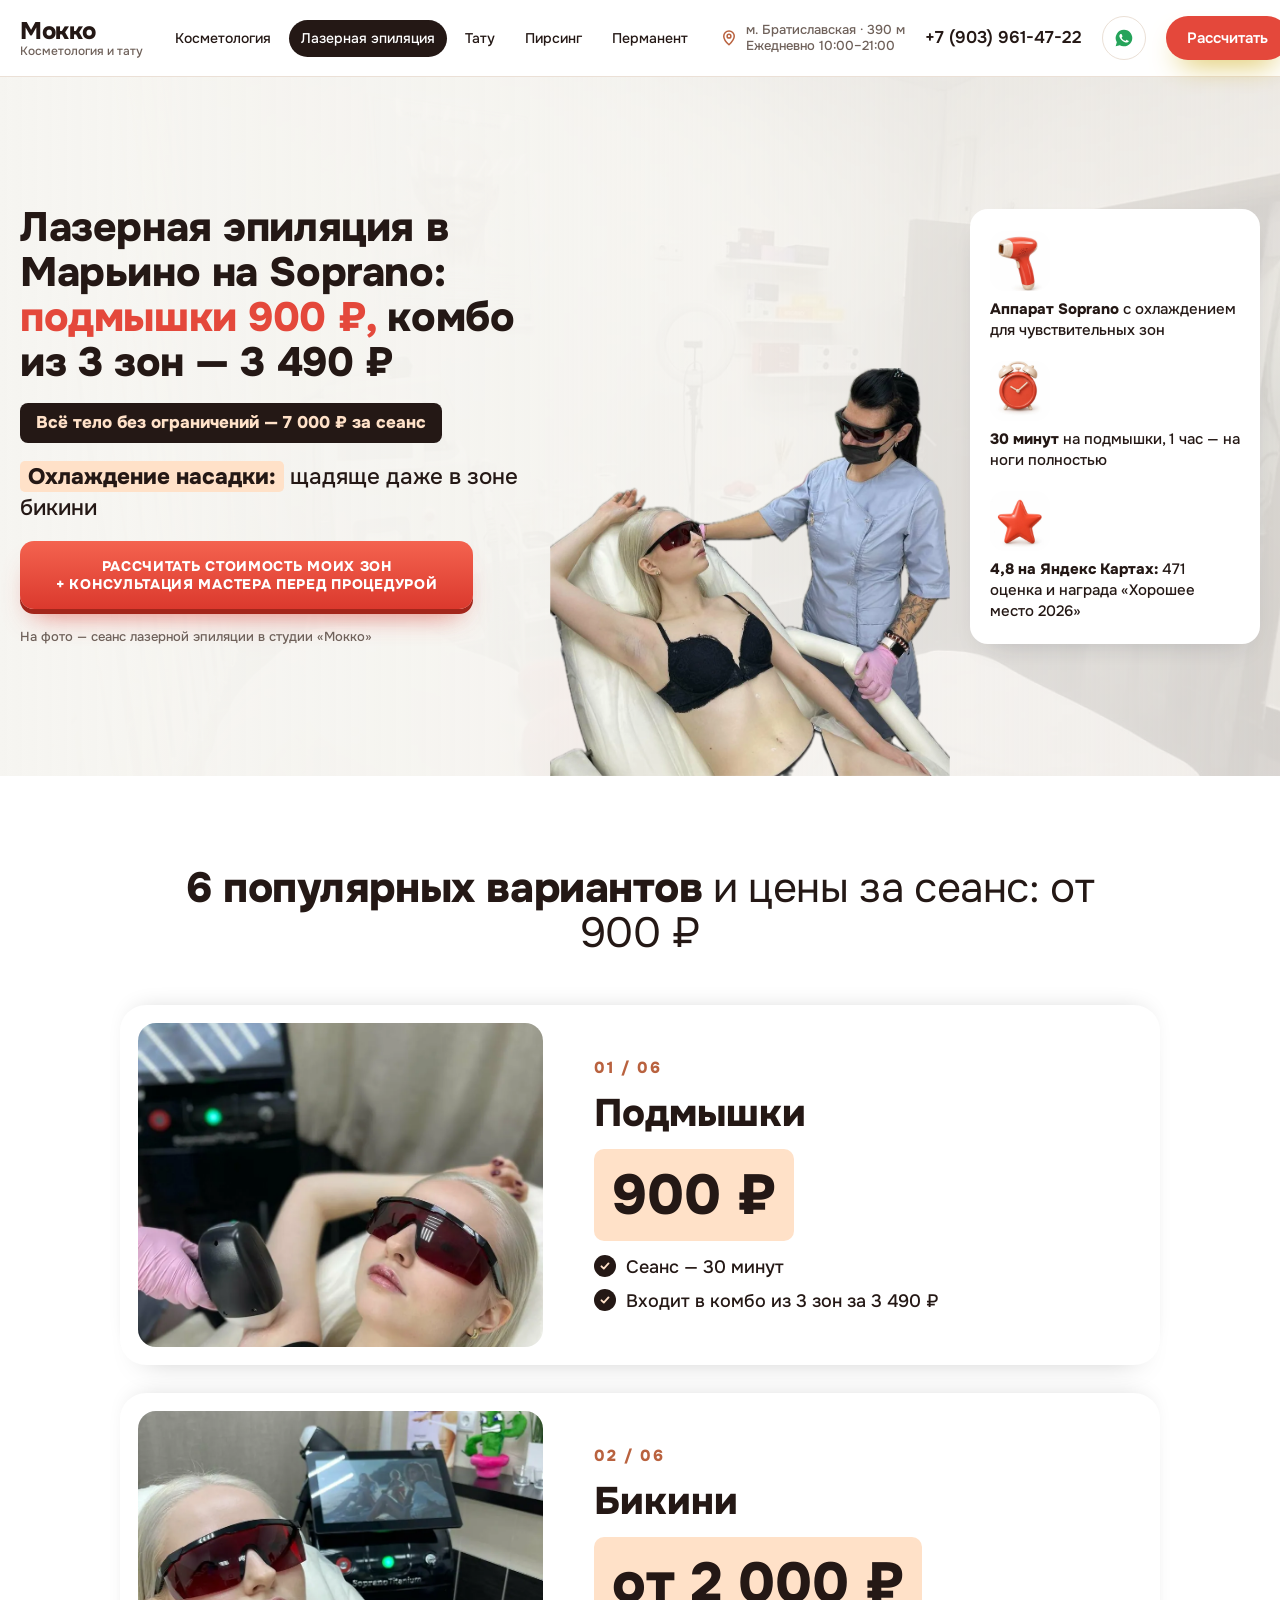
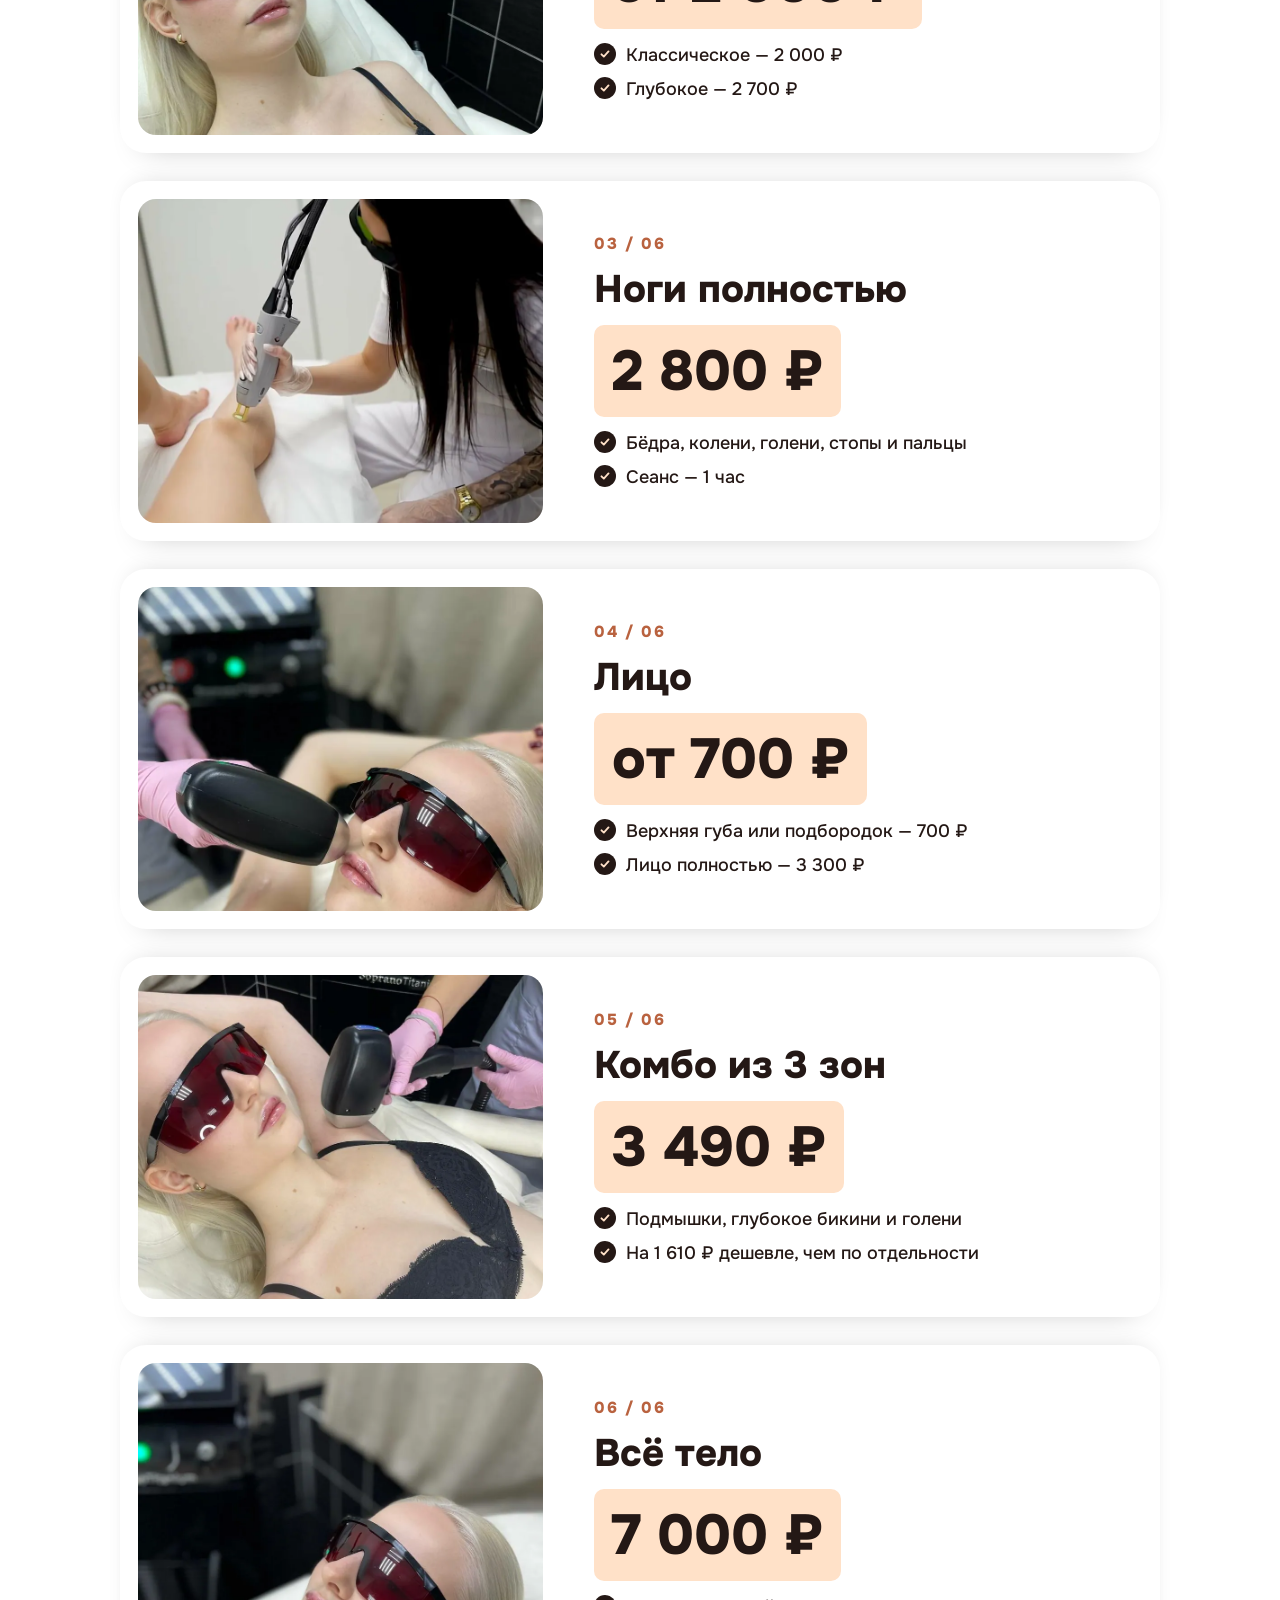
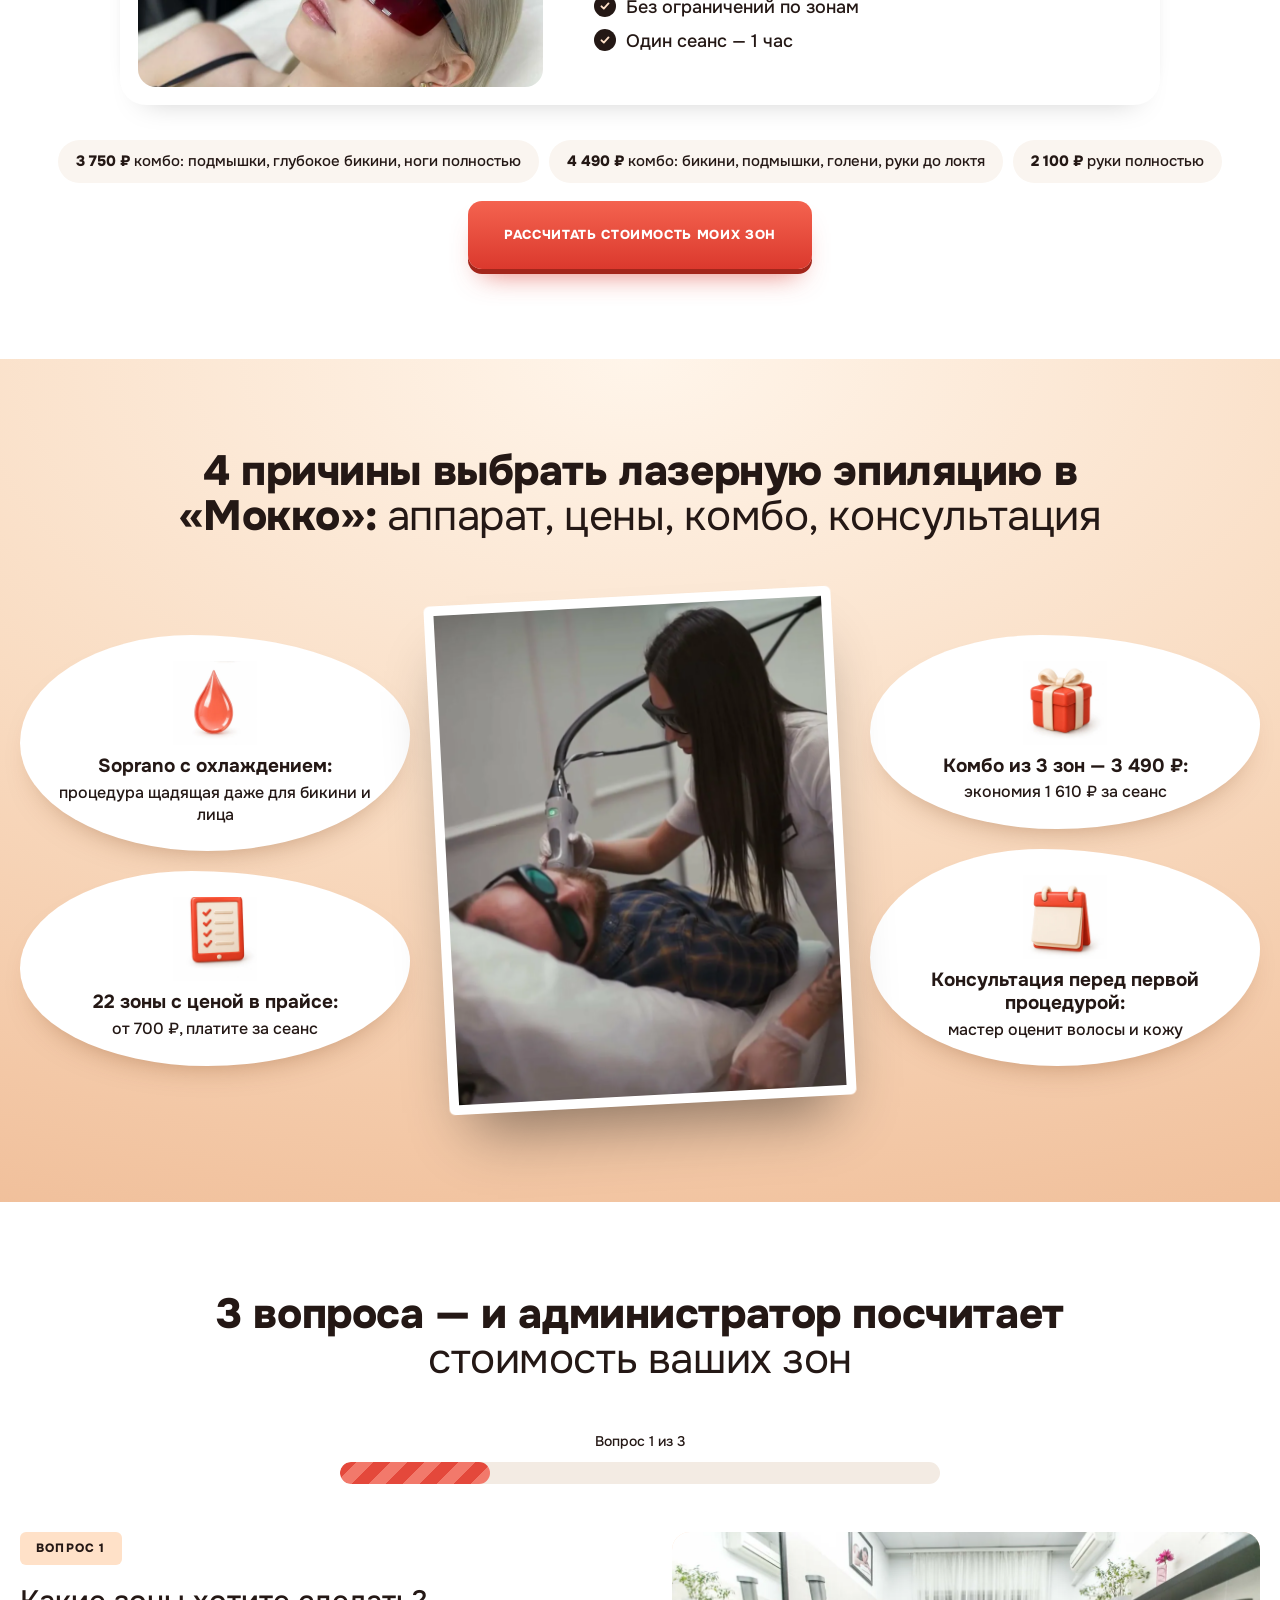
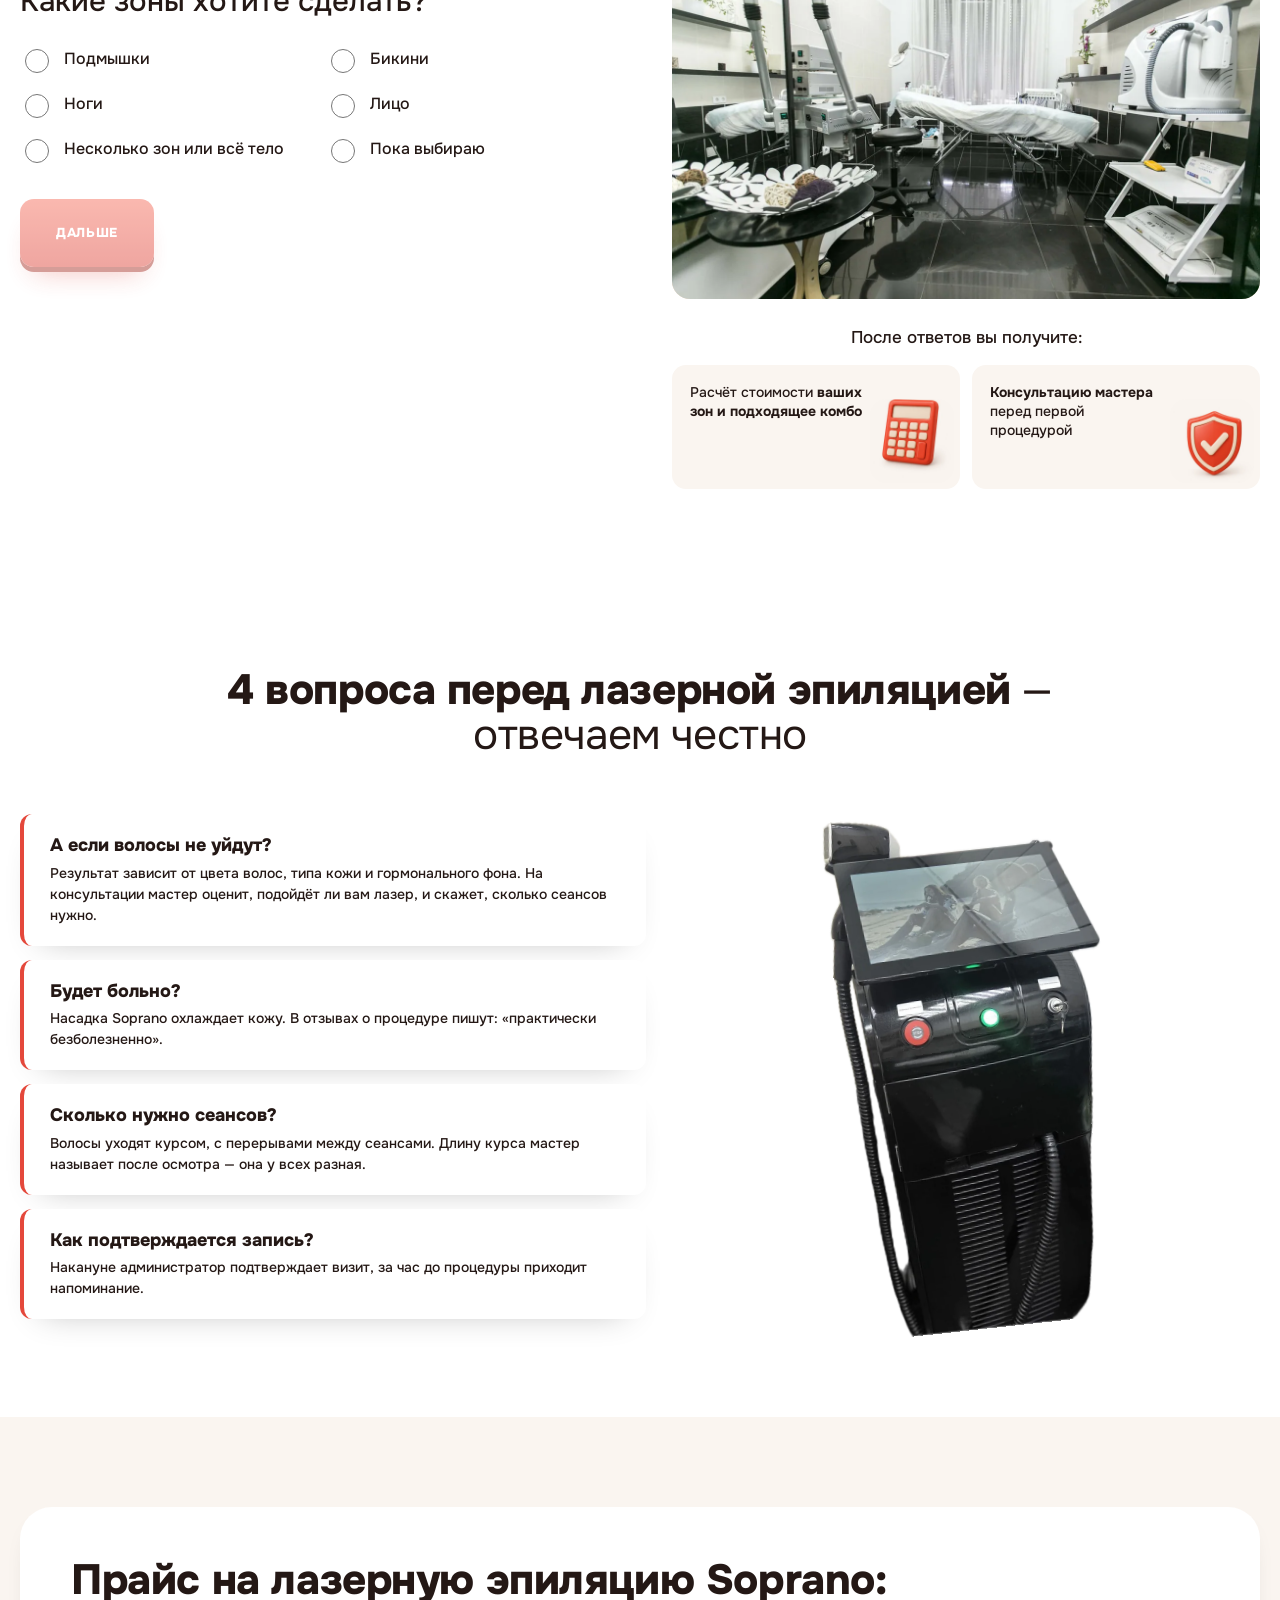
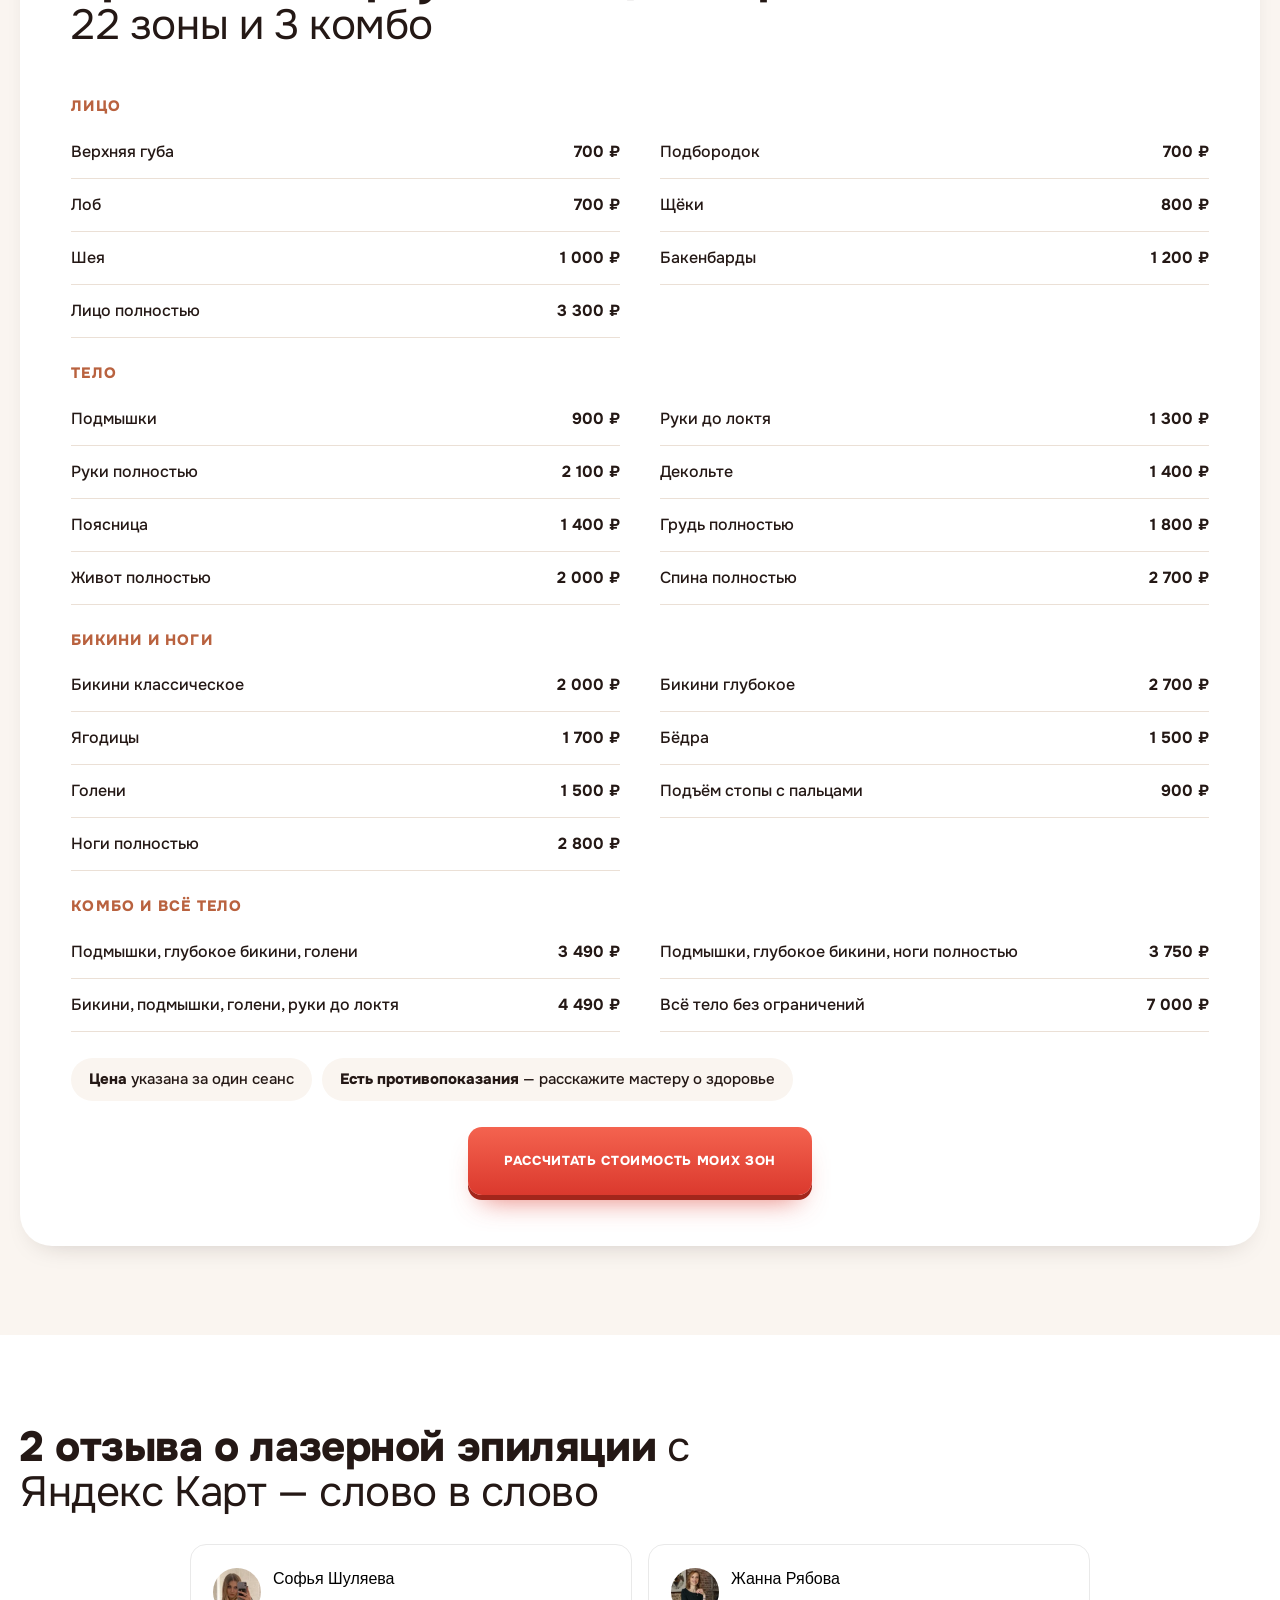
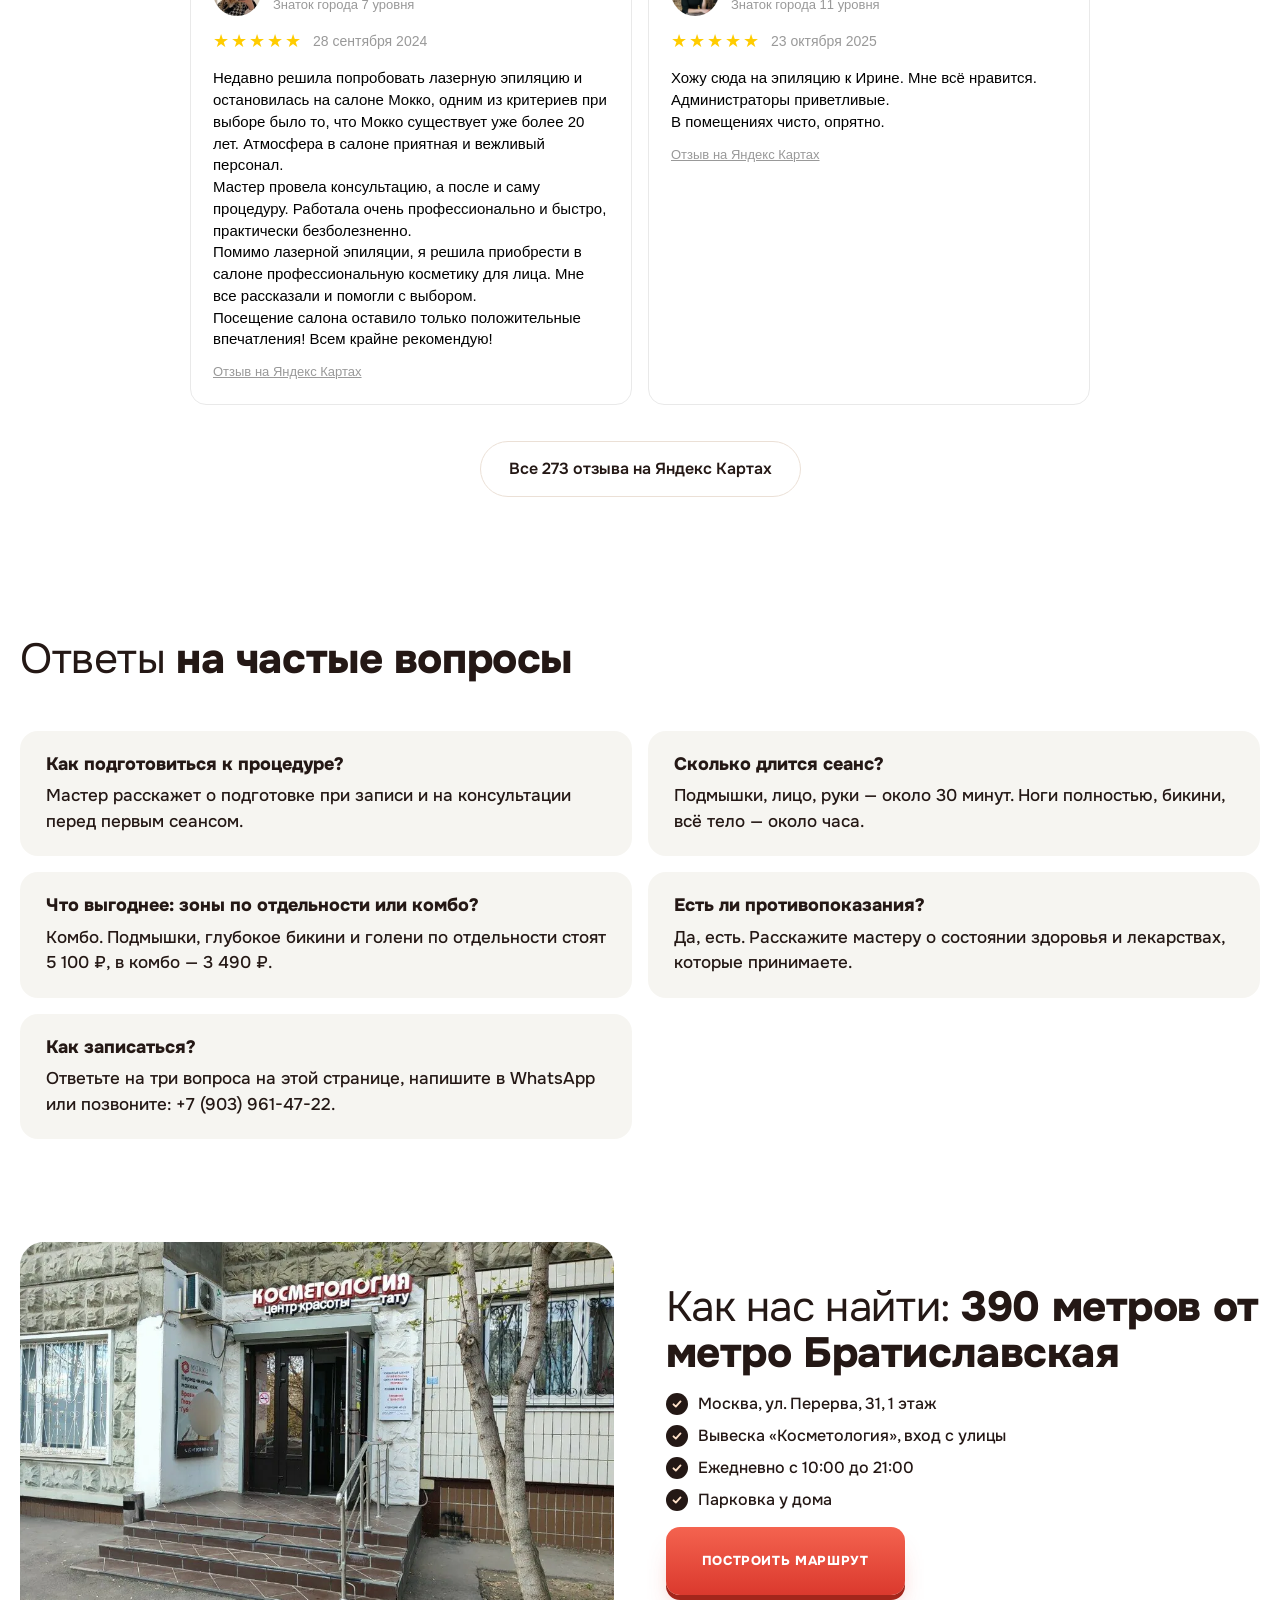
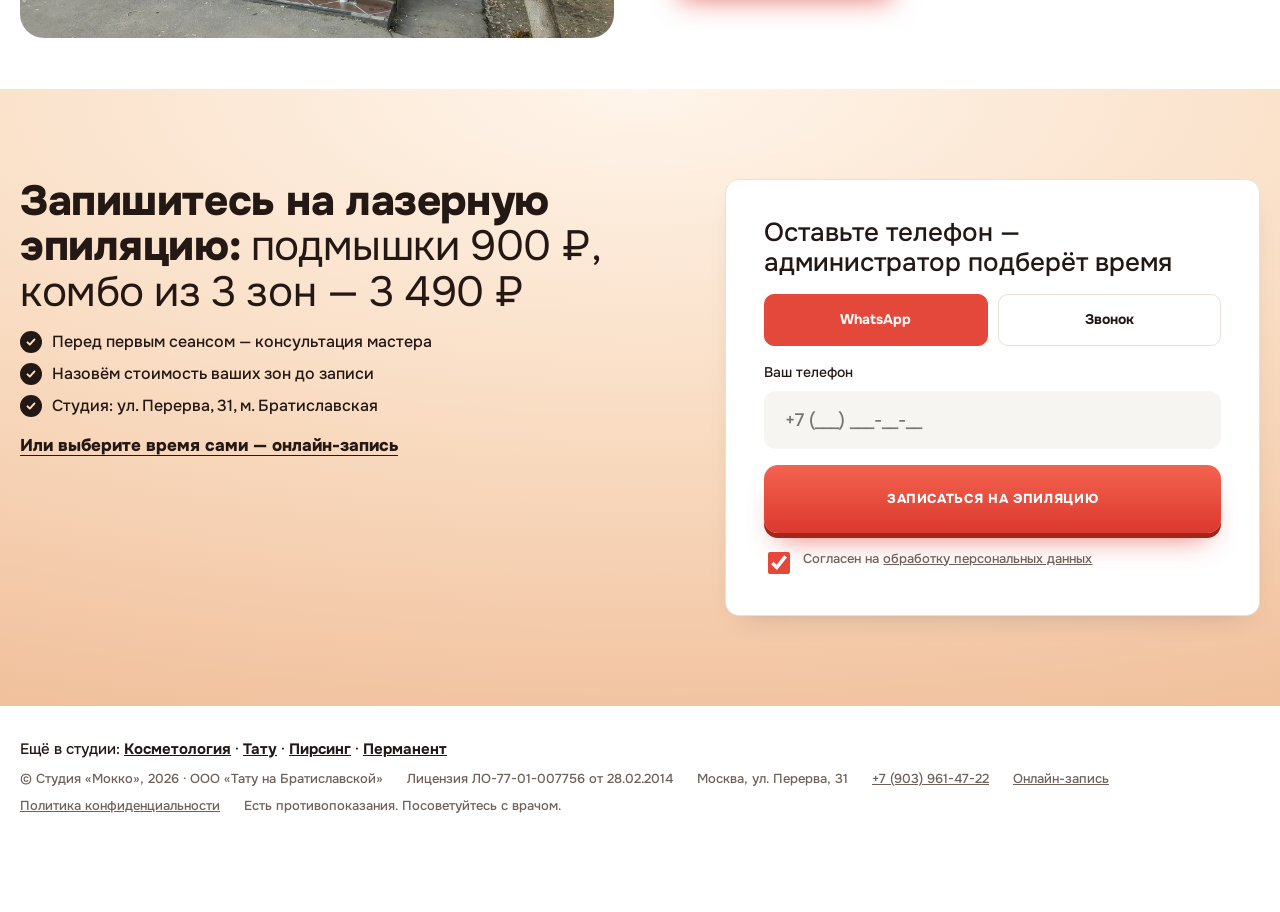
==== epilyaciya.html @ ae1d2e47 "Сайт студии «Мокко», версия 2: 6 страниц, одна услуга — одна страница Co-Authored-By: Claude Opus 5." ====
<!doctype html>
<html lang="ru">
<head>
<meta charset="utf-8">
<meta name="viewport" content="width=device-width,initial-scale=1">
<title>Лазерная эпиляция в Марьино на Soprano: подмышки 900&nbsp;₽&nbsp;— студия «Мокко»</title>
<meta name="description" content="Лазерная эпиляция на аппарате Soprano у метро Братиславская: подмышки 900&nbsp;₽, бикини от 2&nbsp;000&nbsp;₽, комбо из 3 зон&nbsp;— 3&nbsp;490&nbsp;₽, всё тело&nbsp;— 7&nbsp;000&nbsp;₽.">
<script>document.documentElement.classList.add('js')</script>
<link rel="preconnect" href="https://fonts.googleapis.com">
<link rel="preconnect" href="https://fonts.gstatic.com" crossorigin>
<link href="https://fonts.googleapis.com/css2?family=Onest:wght@400;500;700;800&display=swap" rel="stylesheet">
<link rel="stylesheet" href="kit.css">
<link rel="stylesheet" href="site.css">
</head>
<body class="pg-laser">
<svg width="0" height="0" style="position:absolute" aria-hidden="true">
  <symbol id="i-arrow" viewBox="0 0 24 24" fill="none" stroke="currentColor" stroke-width="2" stroke-linecap="round" stroke-linejoin="round"><path d="M6 18 18 6M8 6h10v10"/></symbol>
  <symbol id="i-pin" viewBox="0 0 24 24" fill="none" stroke="currentColor" stroke-width="2" stroke-linecap="round" stroke-linejoin="round"><path d="M12 21s7-6.2 7-11.5A7 7 0 0 0 5 9.5C5 14.8 12 21 12 21Z"/><circle cx="12" cy="9.5" r="2.5"/></symbol>
  <symbol id="i-wa" viewBox="0 0 24 24" fill="currentColor"><path d="M12 2a10 10 0 0 0-8.6 15.1L2 22l5-1.3A10 10 0 1 0 12 2Zm5.3 14.2c-.2.6-1.300 1.200-1.800 1.200-.500.1-1.100.1-1.700-.1-.4-.1-.9-.3-1.600-.6-2.700-1.200-4.500-4-4.700-4.200-.1-.2-1.100-1.500-1.100-2.800 0-1.300.7-2 1-2.300.2-.3.5-.3.7-.3h.5c.2 0 .4 0 .6.5l.9 2.100c.1.2.1.4 0 .6l-.3.5-.5.5c-.1.2-.3.3-.1.6.2.300.8 1.300 1.700 2.100 1.200 1 2.100 1.300 2.400 1.500.3.1.5.1.6-.1l.8-1c.2-.2.4-.2.6-.1l2 .9c.3.2.5.2.5.4.100.1.100.6-.1 1.200Z"/></symbol>
  <symbol id="i-phone" viewBox="0 0 24 24" fill="none" stroke="currentColor" stroke-width="2" stroke-linecap="round" stroke-linejoin="round"><path d="M5 4h4l2 5-2.500 1.500a11 11 0 0 0 5 5L15 13l5 2v4a2 2 0 0 1-2 2A16 16 0 0 1 3 6a2 2 0 0 1 2-2Z"/></symbol>
</svg>
<header class="top">
  <div class="wrap top-in">
    <a class="logo" href="index.html"><b>Мокко</b><span>Косметология и тату</span></a>
    <nav class="nav"><a href="kosmetologiya.html">Косметология</a><a href="epilyaciya.html" class="is-cur">Лазерная эпиляция</a><a href="tatu.html">Тату</a><a href="pirsing.html">Пирсинг</a><a href="permanent.html">Перманент</a></nav>
    <a class="place" href="https://yandex.ru/maps/org/kosmetologiya_i_tatu/1080001802/" target="_blank" rel="noopener"><svg><use href="#i-pin"/></svg><span>м. Братиславская · 390 м<br>Ежедневно 10:00–21:00</span></a>
    <a class="tel" href="tel:+79039614722">+7 (903) 961-47-22</a>
    <a class="round" href="https://wa.me/79039614722" target="_blank" rel="noopener" aria-label="WhatsApp"><svg><use href="#i-wa"/></svg></a>
    <a class="btn btn-primary btn-sm" href="#quiz">Рассчитать</a>
  </div>
</header>
<nav class="subnav"><div class="wrap"><a href="kosmetologiya.html">Косметология</a><a href="epilyaciya.html" class="is-cur">Эпиляция</a><a href="tatu.html">Тату</a><a href="pirsing.html">Пирсинг</a><a href="permanent.html">Перманент</a></div></nav>
<main>
<section class="hero2" data-scroll>
  <div class="hero2-bg"><img decoding="async" src="img/l-bg.webp" alt=""></div>
  <div class="wrap hero2-in">
    <div class="hero2-copy">
      <h1 data-anim="up">Лазерная эпиляция в Марьино на Soprano: <b>подмышки 900&nbsp;₽,</b> комбо из 3 зон&nbsp;— 3&nbsp;490&nbsp;₽</h1>
      <span class="hot" data-anim="up" style="--i:1">Всё тело без ограничений&nbsp;— 7&nbsp;000&nbsp;₽ за сеанс</span>
      <p class="sub" data-anim="up" style="--i:2"><span class="mark soft">Охлаждение насадки:</span> щадяще даже в зоне бикини</p>
      <a class="btn3d" href="#quiz" data-anim="up" style="--i:3">Рассчитать стоимость моих зон<span class="btn-2"><br>+ консультация мастера перед процедурой</span></a>
      <p class="who-line">На фото&nbsp;— сеанс лазерной эпиляции в студии «Мокко»</p>
    </div>
    <div class="hero2-fig" data-anim="zoom">
      <img decoding="async" class="cut" src="img/l-hero.webp" alt="Мастер студии «Мокко» делает лазерную эпиляцию">
    </div>
    <ul class="hero2-side" data-stagger="left"><li class="perk"><span class="ph ico" data-ph="ico-b3"><img decoding="async" src="img/ico-b3.webp" alt=""></span><span><b>Аппарат Soprano</b> с охлаждением для чувствительных зон</span></li><li class="perk"><span class="ph ico" data-ph="ico-b9"><img decoding="async" src="img/ico-b9.webp" alt=""></span><span><b>30 минут</b> на подмышки, 1 час&nbsp;— на ноги полностью</span></li><li class="perk"><span class="ph ico" data-ph="ico-a2"><img decoding="async" src="img/ico-a2.webp" alt=""></span><span><b>4,8 на Яндекс Картах:</b> 471 оценка и награда «Хорошее место 2026»</span></li></ul>
  </div>
</section>
<section class="band" id="prices">
  <div class="wrap">
    <header class="sec-head center"><h2><b>6 популярных вариантов</b> и цены за сеанс: от 900&nbsp;₽</h2></header>
    <div class="stack"><article class="stack-card" style="--n:0"><span class="ph" data-ph="l-s1"><img decoding="async" src="img/l-s1.webp" alt="Подмышки" loading="lazy"></span><div><span class="stack-no">01 / 06</span><h3>Подмышки</h3><span class="price-big">900&nbsp;₽</span><ul class="ticks"><li>Сеанс&nbsp;— 30 минут</li><li>Входит в комбо из 3 зон за 3&nbsp;490&nbsp;₽</li></ul></div></article><article class="stack-card" style="--n:1"><span class="ph" data-ph="l-s2"><img decoding="async" src="img/l-s2.webp" alt="Бикини" loading="lazy"></span><div><span class="stack-no">02 / 06</span><h3>Бикини</h3><span class="price-big">от 2&nbsp;000&nbsp;₽</span><ul class="ticks"><li>Классическое&nbsp;— 2&nbsp;000&nbsp;₽</li><li>Глубокое&nbsp;— 2&nbsp;700&nbsp;₽</li></ul></div></article><article class="stack-card" style="--n:2"><span class="ph" data-ph="l-s3"><img decoding="async" src="img/l-s3.webp" alt="Ноги полностью" loading="lazy"></span><div><span class="stack-no">03 / 06</span><h3>Ноги полностью</h3><span class="price-big">2&nbsp;800&nbsp;₽</span><ul class="ticks"><li>Бёдра, колени, голени, стопы и пальцы</li><li>Сеанс&nbsp;— 1 час</li></ul></div></article><article class="stack-card" style="--n:3"><span class="ph" data-ph="l-s4"><img decoding="async" src="img/l-s4.webp" alt="Лицо" loading="lazy"></span><div><span class="stack-no">04 / 06</span><h3>Лицо</h3><span class="price-big">от 700&nbsp;₽</span><ul class="ticks"><li>Верхняя губа или подбородок&nbsp;— 700&nbsp;₽</li><li>Лицо полностью&nbsp;— 3&nbsp;300&nbsp;₽</li></ul></div></article><article class="stack-card" style="--n:4"><span class="ph" data-ph="l-s5"><img decoding="async" src="img/l-s5.webp" alt="Комбо из 3 зон" loading="lazy"></span><div><span class="stack-no">05 / 06</span><h3>Комбо из 3 зон</h3><span class="price-big">3&nbsp;490&nbsp;₽</span><ul class="ticks"><li>Подмышки, глубокое бикини и голени</li><li>На 1&nbsp;610&nbsp;₽ дешевле, чем по отдельности</li></ul></div></article><article class="stack-card" style="--n:5"><span class="ph" data-ph="l-s6"><img decoding="async" src="img/l-s6.webp" alt="Всё тело" loading="lazy"></span><div><span class="stack-no">06 / 06</span><h3>Всё тело</h3><span class="price-big">7&nbsp;000&nbsp;₽</span><ul class="ticks"><li>Без ограничений по зонам</li><li>Один сеанс&nbsp;— 1 час</li></ul></div></article></div>
    <div class="center-row"><ul class="fact-chips"><li><b>3&nbsp;750&nbsp;₽</b> комбо: подмышки, глубокое бикини, ноги полностью</li><li><b>4&nbsp;490&nbsp;₽</b> комбо: бикини, подмышки, голени, руки до локтя</li><li><b>2&nbsp;100&nbsp;₽</b> руки полностью</li></ul><a class="btn3d" href="#quiz">Рассчитать стоимость моих зон</a></div>
  </div>
</section>
<section class="band band-sun" id="why">
  <div class="wrap">
    <header class="sec-head center"><h2><b>4 причины выбрать лазерную эпиляцию в «Мокко»:</b> аппарат, цены, комбо, консультация</h2></header>
    <div class="orbit">
      <div class="orbit-col" data-stagger="left"><div class="card bubble"><span class="ph thumb icoth" data-ph="ico-b6"><img decoding="async" src="img/ico-b6.webp" alt=""></span><span><b>Soprano с охлаждением:</b> процедура щадящая даже для бикини и лица</span></div><div class="card bubble"><span class="ph thumb icoth" data-ph="ico-a7"><img decoding="async" src="img/ico-a7.webp" alt=""></span><span><b>22 зоны с ценой в прайсе:</b> от 700&nbsp;₽, платите за сеанс</span></div></div>
      <span class="ph main" data-scroll data-ph="l-orbit"><img decoding="async" src="img/l-orbit.webp" alt="Лазерная эпиляция лица в студии «Мокко»" loading="lazy"></span>
      <div class="orbit-col" data-stagger="right"><div class="card bubble"><span class="ph thumb icoth" data-ph="ico-a6"><img decoding="async" src="img/ico-a6.webp" alt=""></span><span><b>Комбо из 3 зон&nbsp;— 3&nbsp;490&nbsp;₽:</b> экономия 1&nbsp;610&nbsp;₽ за сеанс</span></div><div class="card bubble"><span class="ph thumb icoth" data-ph="ico-a3"><img decoding="async" src="img/ico-a3.webp" alt=""></span><span><b>Консультация перед первой процедурой:</b> мастер оценит волосы и кожу</span></div></div>
    </div>
  </div>
</section>
<section class="band" id="quiz">
  <div class="wrap" data-quiz data-submit="Получить расчёт">
    <header class="sec-head center"><h2><b>3 вопроса&nbsp;— и администратор посчитает</b> стоимость ваших зон</h2></header>
    <div class="quiz2-top"><span data-quiz-count></span><div class="bar"><i data-quiz-bar></i></div></div>
    <div class="quiz2">
      <form data-ok="Заявка принята. Администратор свяжется с вами, назовёт стоимость и подберёт время." novalidate>
        <fieldset class="q-step"><legend><span class="q-tag">Вопрос 1</span>Какие зоны хотите сделать?</legend><div class="q-list"><label class="q-opt"><input type="radio" name="Зоны" value="Подмышки">Подмышки</label><label class="q-opt"><input type="radio" name="Зоны" value="Бикини">Бикини</label><label class="q-opt"><input type="radio" name="Зоны" value="Ноги">Ноги</label><label class="q-opt"><input type="radio" name="Зоны" value="Лицо">Лицо</label><label class="q-opt"><input type="radio" name="Зоны" value="Несколько зон или всё тело">Несколько зон или всё тело</label><label class="q-opt"><input type="radio" name="Зоны" value="Пока выбираю">Пока выбираю</label></div></fieldset><fieldset class="q-step"><legend><span class="q-tag">Вопрос 2</span>Делали раньше лазерную эпиляцию?</legend><div class="q-list"><label class="q-opt"><input type="radio" name="Опыт" value="Нет, это первый раз">Нет, это первый раз</label><label class="q-opt"><input type="radio" name="Опыт" value="Да, на другом аппарате">Да, на другом аппарате</label><label class="q-opt"><input type="radio" name="Опыт" value="Да, хожу регулярно">Да, хожу регулярно</label></div></fieldset><fieldset class="q-step"><legend><span class="q-tag">Вопрос 3</span>Когда удобно прийти?</legend><div class="q-list"><label class="q-opt"><input type="radio" name="Срок" value="На этой неделе">На этой неделе</label><label class="q-opt"><input type="radio" name="Срок" value="В течение месяца">В течение месяца</label><label class="q-opt"><input type="radio" name="Срок" value="Пока узнаю цены">Пока узнаю цены</label></div></fieldset>
        <fieldset class="q-step"><legend><span class="q-tag">Последний шаг</span>Куда прислать расчёт?</legend><div class="form-stack">
          <div class="seg"><label class="chip"><input type="radio" name="Связь" value="WhatsApp" checked>WhatsApp</label><label class="chip"><input type="radio" name="Связь" value="Звонок">Звонок</label></div>
          <label class="field">Ваш телефон<input type="tel" name="Телефон" placeholder="+7 (___) ___-__-__" autocomplete="tel" required></label>
          <label class="consent"><input type="checkbox" name="consent" checked><span>Согласен на <a href="privacy.html">обработку персональных данных</a></span></label></div></fieldset>
        <p class="form-msg" role="status"></p>
        <div class="quiz-nav"><button type="button" class="btn3d" data-next>Дальше</button><button type="button" class="link" data-prev>Назад</button></div>
      </form>
      <aside>
        <div class="ctx"><span class="ph" data-ph="l-side"><img decoding="async" src="img/l-side.webp" alt="Кабинет лазерной эпиляции студии «Мокко»" loading="lazy"></span></div>
        <p class="gifts-t">После ответов вы получите:</p>
        <div class="gifts"><div class="gift2">Расчёт стоимости <b>ваших зон и подходящее комбо</b><span class="ph ico" data-ph="ico-a8"><img decoding="async" src="img/ico-a8.webp" alt=""></span></div><div class="gift2"><b>Консультацию мастера</b> перед первой процедурой<span class="ph ico" data-ph="ico-a1"><img decoding="async" src="img/ico-a1.webp" alt=""></span></div></div>
      </aside>
    </div>
  </div>
</section>
<section class="band" id="fears">
  <div class="wrap">
    <header class="sec-head center"><h2><b>4 вопроса перед лазерной эпиляцией</b>&nbsp;— отвечаем честно</h2></header>
    <div class="guard">
      <div class="gcards" data-stagger="left"><div class="gcard"><h3>А если волосы не уйдут?</h3><p>Результат зависит от цвета волос, типа кожи и гормонального фона. На консультации мастер оценит, подойдёт ли вам лазер, и скажет, сколько сеансов нужно.</p></div><div class="gcard"><h3>Будет больно?</h3><p>Насадка Soprano охлаждает кожу. В отзывах о процедуре пишут: «практически безболезненно».</p></div><div class="gcard"><h3>Сколько нужно сеансов?</h3><p>Волосы уходят курсом, с перерывами между сеансами. Длину курса мастер называет после осмотра&nbsp;— она у всех разная.</p></div><div class="gcard"><h3>Как подтверждается запись?</h3><p>Накануне администратор подтверждает визит, за час до процедуры приходит напоминание.</p></div></div>
      <div class="guard-fig" data-scroll><img decoding="async" class="cut" src="img/l-obj.webp" alt="Аппарат лазерной эпиляции Soprano в студии «Мокко»" loading="lazy"></div>
    </div>
  </div>
</section>
<section class="band band-soft"><div class="wrap" id="pricelist">
  <div class="panel">
    <header class="sec-head"><h2><b>Прайс на лазерную эпиляцию Soprano:</b> 22 зоны и 3 комбо</h2></header>
    <h3 class="pl-t">Лицо</h3><ul class="plist"><li>Верхняя губа <b>700&nbsp;₽</b></li><li>Подбородок <b>700&nbsp;₽</b></li><li>Лоб <b>700&nbsp;₽</b></li><li>Щёки <b>800&nbsp;₽</b></li><li>Шея <b>1&nbsp;000&nbsp;₽</b></li><li>Бакенбарды <b>1&nbsp;200&nbsp;₽</b></li><li>Лицо полностью <b>3&nbsp;300&nbsp;₽</b></li></ul><h3 class="pl-t">Тело</h3><ul class="plist"><li>Подмышки <b>900&nbsp;₽</b></li><li>Руки до локтя <b>1&nbsp;300&nbsp;₽</b></li><li>Руки полностью <b>2&nbsp;100&nbsp;₽</b></li><li>Декольте <b>1&nbsp;400&nbsp;₽</b></li><li>Поясница <b>1&nbsp;400&nbsp;₽</b></li><li>Грудь полностью <b>1&nbsp;800&nbsp;₽</b></li><li>Живот полностью <b>2&nbsp;000&nbsp;₽</b></li><li>Спина полностью <b>2&nbsp;700&nbsp;₽</b></li></ul><h3 class="pl-t">Бикини и ноги</h3><ul class="plist"><li>Бикини классическое <b>2&nbsp;000&nbsp;₽</b></li><li>Бикини глубокое <b>2&nbsp;700&nbsp;₽</b></li><li>Ягодицы <b>1&nbsp;700&nbsp;₽</b></li><li>Бёдра <b>1&nbsp;500&nbsp;₽</b></li><li>Голени <b>1&nbsp;500&nbsp;₽</b></li><li>Подъём стопы с пальцами <b>900&nbsp;₽</b></li><li>Ноги полностью <b>2&nbsp;800&nbsp;₽</b></li></ul><h3 class="pl-t">Комбо и всё тело</h3><ul class="plist"><li>Подмышки, глубокое бикини, голени <b>3&nbsp;490&nbsp;₽</b></li><li>Подмышки, глубокое бикини, ноги полностью <b>3&nbsp;750&nbsp;₽</b></li><li>Бикини, подмышки, голени, руки до локтя <b>4&nbsp;490&nbsp;₽</b></li><li>Всё тело без ограничений <b>7&nbsp;000&nbsp;₽</b></li></ul>
    <ul class="fact-chips"><li><b>Цена</b> указана за один сеанс</li><li><b>Есть противопоказания</b>&nbsp;— расскажите мастеру о здоровье</li></ul>
    <div class="center-row"><a class="btn3d" href="#quiz">Рассчитать стоимость моих зон</a></div>
  </div>
</div></section>
<section class="band"><div class="wrap" id="reviews">
  <div class="head-row"><header class="sec-head"><h2><b>2 отзыва о лазерной эпиляции</b> с Яндекс Карт&nbsp;— слово в слово</h2></header></div>
  <div class="revs revs-2" data-stagger="up"><figure class="ya-rev"><figcaption><img decoding="async" src="img/ava-34.webp" alt="" width="48" height="48" loading="lazy"><span><b>Софья Шуляева</b><small>Знаток города 7 уровня</small></span></figcaption><div class="ya-meta"><span class="ya-stars" aria-label="Оценка 5 из 5">★★★★★</span><time>28 сентября 2024</time></div><blockquote>Недавно решила попробовать лазерную эпиляцию и остановилась на салоне Мокко, одним из критериев при выборе было то, что Мокко существует уже более 20 лет. Атмосфера в салоне приятная и вежливый персонал.<br>Мастер провела консультацию, а после и саму процедуру. Работала очень профессионально и быстро, практически безболезненно.<br>Помимо лазерной эпиляции, я решила приобрести в салоне профессиональную косметику для лица. Мне все рассказали и помогли с выбором.<br>Посещение салона оставило только положительные впечатления! Всем крайне рекомендую!</blockquote><a href="https://yandex.ru/maps/org/kosmetologiya_i_tatu/1080001802/reviews/" target="_blank" rel="noopener">Отзыв на Яндекс Картах</a></figure><figure class="ya-rev"><figcaption><img decoding="async" src="img/ava-49.webp" alt="" width="48" height="48" loading="lazy"><span><b>Жанна Рябова</b><small>Знаток города 11 уровня</small></span></figcaption><div class="ya-meta"><span class="ya-stars" aria-label="Оценка 5 из 5">★★★★★</span><time>23 октября 2025</time></div><blockquote>Хожу сюда на эпиляцию к Ирине. Мне всё нравится.<br>Администраторы приветливые.<br>В помещениях чисто, опрятно.</blockquote><a href="https://yandex.ru/maps/org/kosmetologiya_i_tatu/1080001802/reviews/" target="_blank" rel="noopener">Отзыв на Яндекс Картах</a></figure></div>
  <div class="center-row"><a class="btn btn-ghost" href="https://yandex.ru/maps/org/kosmetologiya_i_tatu/1080001802/reviews/" target="_blank" rel="noopener">Все 273 отзыва на Яндекс Картах</a></div>
</div></section>
<section class="sec wrap" id="faq">
  <header class="sec-head"><h2>Ответы <b>на частые вопросы</b></h2></header>
  <div class="faq"><div class="qa"><h3>Как подготовиться к процедуре?</h3><p>Мастер расскажет о подготовке при записи и на консультации перед первым сеансом.</p></div><div class="qa"><h3>Сколько длится сеанс?</h3><p>Подмышки, лицо, руки&nbsp;— около 30 минут. Ноги полностью, бикини, всё тело&nbsp;— около часа.</p></div><div class="qa"><h3>Что выгоднее: зоны по отдельности или комбо?</h3><p>Комбо. Подмышки, глубокое бикини и голени по отдельности стоят 5&nbsp;100&nbsp;₽, в комбо&nbsp;— 3&nbsp;490&nbsp;₽.</p></div><div class="qa"><h3>Есть ли противопоказания?</h3><p>Да, есть. Расскажите мастеру о состоянии здоровья и лекарствах, которые принимаете.</p></div><div class="qa"><h3>Как записаться?</h3><p>Ответьте на три вопроса на этой странице, напишите в WhatsApp или позвоните: +7 (903) 961-47-22.</p></div></div>
</section>
<section class="sec wrap" id="place">
  <div class="grid-2 find">
    <span class="ph" data-anim="left" data-ph="g-entrance"><img decoding="async" src="img/g-entrance.webp" alt="Вход в студию «Мокко» на улице Перерва, 31" loading="lazy"></span>
    <div class="final-copy" data-anim="right"><h2>Как нас найти: <b>390 метров от метро Братиславская</b></h2><ul class="ticks"><li>Москва, ул. Перерва, 31, 1 этаж</li><li>Вывеска «Косметология», вход с улицы</li><li>Ежедневно с 10:00 до 21:00</li><li>Парковка у дома</li></ul><a class="btn3d" href="https://yandex.ru/maps/org/kosmetologiya_i_tatu/1080001802/" target="_blank" rel="noopener">Построить маршрут</a></div>
  </div>
</section>
<section class="band band-sun" id="lead">
  <div class="wrap lead2 lead2-nofig">
    <div class="lead2-copy" data-scroll><h2><b>Запишитесь на лазерную эпиляцию:</b> подмышки 900&nbsp;₽, комбо из 3 зон&nbsp;— 3&nbsp;490&nbsp;₽</h2><ul class="ticks"><li>Перед первым сеансом&nbsp;— консультация мастера</li><li>Назовём стоимость ваших зон до записи</li><li>Студия: ул. Перерва, 31, м. Братиславская</li></ul><a class="link-book" href="https://n1778025.yclients.com" target="_blank" rel="noopener">Или выберите время сами&nbsp;— онлайн-запись</a></div>
    <form class="card form-stack" data-lead data-ok="Заявка принята. Администратор свяжется с вами и подберёт время." novalidate>
      <h3>Оставьте телефон&nbsp;— администратор подберёт время</h3>
      <div class="seg"><label class="chip"><input type="radio" name="Связь" value="WhatsApp" checked>WhatsApp</label><label class="chip"><input type="radio" name="Связь" value="Звонок">Звонок</label></div>
      <label class="field">Ваш телефон<input type="tel" name="Телефон" placeholder="+7 (___) ___-__-__" autocomplete="tel" required></label>
      <button class="btn3d" type="submit">Записаться на эпиляцию</button>
      <label class="consent"><input type="checkbox" name="consent" checked><span>Согласен на <a href="privacy.html">обработку персональных данных</a></span></label>
      <p class="form-msg" role="status"></p>
    </form>
  </div>
</section>
</main>
<footer class="wrap foot"><span class="foot-more">Ещё в студии: <a href="kosmetologiya.html">Косметология</a> · <a href="tatu.html">Тату</a> · <a href="pirsing.html">Пирсинг</a> · <a href="permanent.html">Перманент</a></span><span>© Студия «Мокко», 2026 · ООО «Тату на Братиславской»</span><span>Лицензия ЛО-77-01-007756 от 28.02.2014</span><span>Москва, ул. Перерва, 31</span><a href="tel:+79039614722">+7 (903) 961-47-22</a><a href="https://n1778025.yclients.com" target="_blank" rel="noopener">Онлайн-запись</a><a href="privacy.html">Политика конфиденциальности</a><span>Есть противопоказания. Посоветуйтесь с врачом.</span></footer>
<nav class="dock"><a class="btn btn-ghost" href="tel:+79039614722"><svg><use href="#i-phone"/></svg> Позвонить</a><a class="btn btn-primary" href="#quiz">Рассчитать</a></nav>

<script>window.SITE={endpoint:'',telegram:'',whatsapp:'https://wa.me/79039614722',phone:'+7 (903) 961-47-22'}</script>
<script src="kit.js"></script>
</body>
</html>
---- kit.css ----
/* Dimas kit — база блоков. Под каждый бизнес меняются :root, шрифт, состав и порядок блоков. */
:root{
  --bg:#fff;            /* основной фон */
  --tint:#eef2fb;       /* мягкий фон бренда: панели, плашки */
  --brand:#7389c8;      /* второй цвет: акцентная строка заголовка, детали */
  --accent:#2f4fa8;     /* только CTA и активные состояния */
  --accent-ink:#fff;
  --ink:#1c2230; --muted:#687386; --line:#e4e8f0;
  --r-xl:32px; --r-lg:24px; --r-md:16px;
  --shadow:0 18px 48px -20px rgba(28,34,48,.22);
  --font:"Onest",system-ui,-apple-system,"Segoe UI",sans-serif;
  --wrap:1240px; --gap:clamp(56px,8vw,112px);
}
*,*::before,*::after{box-sizing:border-box}
html{scroll-behavior:smooth;-webkit-text-size-adjust:100%}
body{margin:0;background:var(--bg);color:var(--ink);font:400 17px/1.5 var(--font);-webkit-font-smoothing:antialiased}
img{max-width:100%;display:block}
h1,h2,h3,p,ul,ol,figure,fieldset{margin:0;padding:0;border:0}
ul,ol{list-style:none}
a{color:inherit;text-decoration:none}
button,input{font:inherit;color:inherit}
h1{font-size:clamp(34px,4.5vw,62px);line-height:1.04;letter-spacing:-.025em;font-weight:600}
h2{font-size:clamp(28px,3.3vw,46px);line-height:1.08;letter-spacing:-.02em;font-weight:600}
h3{font-size:clamp(18px,1.5vw,21px);line-height:1.25;font-weight:600}
.hl{color:var(--brand)}
.muted{color:var(--muted)}
.wrap{width:min(var(--wrap),100% - 40px);margin-inline:auto}
.sec{padding-block:calc(var(--gap)/2)}
.sec-head{display:grid;gap:14px;margin-bottom:clamp(28px,4vw,48px);max-width:820px}
.sec-head.center{text-align:center;margin-inline:auto}
.sec-head p{color:var(--muted);font-size:18px}
.panel{background:var(--tint);border-radius:var(--r-xl);padding:clamp(24px,4vw,56px)}
.card{background:#fff;border:1px solid var(--line);border-radius:var(--r-lg);padding:24px;box-shadow:var(--shadow)}

/* Кнопки и чипы — всегда pill */
.btn{display:inline-flex;align-items:center;justify-content:center;gap:12px;min-height:56px;padding:0 28px;border-radius:999px;border:1px solid transparent;font-weight:600;font-size:16px;cursor:pointer;transition:transform .2s,box-shadow .2s,background .2s;white-space:nowrap}
.btn svg{width:18px;height:18px;flex:none;transition:transform .2s}
.btn:hover svg{transform:translate(2px,-2px)}
.btn-primary{background:var(--accent);color:var(--accent-ink);box-shadow:0 14px 30px -12px var(--accent)}
.btn-primary:hover{transform:translateY(-2px)}
.btn-ghost{background:#fff;border-color:var(--line)}
.btn-ghost:hover{border-color:var(--brand)}
.btn-sm{min-height:44px;padding:0 20px;font-size:15px}
.btn[disabled]{opacity:.45;pointer-events:none}
.chip{display:inline-flex;align-items:center;gap:8px;min-height:40px;padding:0 16px;border-radius:999px;background:#fff;border:1px solid var(--line);font-size:14px;font-weight:500;cursor:pointer}
.chip.is-on,.chip:has(input:checked){background:var(--accent);border-color:var(--accent);color:var(--accent-ink)}
.chip input{position:absolute;opacity:0;pointer-events:none}
.round{display:grid;place-items:center;width:44px;height:44px;border-radius:50%;background:#fff;border:1px solid var(--line);flex:none}
.round svg{width:20px;height:20px}

/* Плейсхолдер картинки: подпись = имя файла, размер, сюжет. Исчезает, когда файл появился. */
.ph{position:relative;display:block;overflow:hidden;background:repeating-linear-gradient(135deg,#eef1f6 0 12px,#e5e9f1 12px 24px)}
.ph::before{content:attr(data-ph);position:absolute;inset:0;display:grid;place-items:center;padding:10px;font:500 11px/1.3 ui-monospace,Menlo,monospace;color:#77819a;text-align:center}
.ph img{position:relative;width:100%;height:100%;object-fit:cover}
.ph.ok{background:none}.ph.ok::before{content:none}
/* 3D-иконка: генерится на чисто белом фоне, multiply убирает белый на светлой карточке */
.ico{width:64px;height:64px;flex:none;border-radius:16px}
.ico img{object-fit:contain;mix-blend-mode:multiply}
.ico-sm{width:44px;height:44px;border-radius:12px}
.ico-lg{width:112px;height:112px}

/* Шапка */
.top{position:sticky;top:0;z-index:20;background:rgba(255,255,255,.9);backdrop-filter:blur(12px)}
.top-in{display:flex;align-items:center;gap:20px;min-height:76px}
.logo{display:grid;line-height:1.1;margin-right:auto}
.logo b{font-size:20px;font-weight:600;letter-spacing:-.01em;white-space:nowrap}
.logo span{font-size:12px;color:var(--muted)}
.nav{display:flex;gap:6px}
.nav a{padding:8px 12px;border-radius:999px;font-size:14px;font-weight:500}
.nav a:hover{background:var(--tint)}
.place{display:flex;align-items:center;gap:8px;font-size:13px;line-height:1.25;color:var(--muted)}
.place svg{width:18px;height:18px;color:var(--brand);flex:none}
.tel{font-weight:600;white-space:nowrap}

/* Первый экран: фото-карточка + выезжающие снизу факты */
.hero{padding-top:8px}
.hero-card{position:relative;isolation:isolate;min-height:clamp(440px,36vw,540px);border-radius:var(--r-xl);overflow:hidden;display:flex;align-items:center;background:var(--tint)}
.hero-bg{position:absolute;inset:0;z-index:-2}
.hero-bg img{object-position:right center}
.hero-card::after{content:"";position:absolute;inset:0;z-index:-1;background:linear-gradient(90deg,var(--tint) 0,color-mix(in srgb,var(--tint) 86%,transparent) 36%,transparent 64%)}
.hero-copy{display:grid;gap:16px;width:min(780px,64%);padding:clamp(24px,3.4vw,52px);padding-bottom:clamp(76px,7vw,96px)}
.hero h1{font-size:clamp(30px,3.5vw,52px)}
.hero h1 .hl{display:block}
.lead{font-size:clamp(16px,1.3vw,19px);color:var(--muted);max-width:560px}
.offer{display:inline-flex;align-items:center;gap:10px;justify-self:start;padding:6px 16px 6px 6px;border-radius:999px;background:#fff;box-shadow:var(--shadow);font-size:15px}
.offer b{font-size:20px;color:var(--accent);white-space:nowrap}
.offer a{font-size:12px;color:var(--muted);text-decoration:underline}
/* буллеты первого экрана — одна строка из трёх коротких, не столбик */
.mini{display:grid;grid-template-columns:repeat(3,minmax(0,1fr));gap:14px;max-width:620px}
.mini li{display:flex;align-items:center;gap:10px;font-size:13px;line-height:1.25;font-weight:500}
.mini .ico{background-color:#fff;border-radius:50%;box-shadow:var(--shadow)}
.cta-row{display:flex;flex-wrap:wrap;gap:12px}
.cta-note{font-size:13px;color:var(--muted)}
.who{position:absolute;right:clamp(16px,4vw,56px);bottom:clamp(76px,7vw,104px);display:grid;padding:12px 18px;border-radius:18px;background:rgba(255,255,255,.92);backdrop-filter:blur(8px);font-size:12px;color:var(--muted);box-shadow:var(--shadow)}
.who b{font-size:15px;color:var(--ink)}
.facts{position:relative;z-index:2;display:grid;grid-template-columns:repeat(3,1fr);gap:16px;margin:-56px clamp(12px,3vw,44px) 0}
.fact{display:flex;align-items:center;gap:16px;padding:18px 22px}
.fact b{display:block;font-size:19px;line-height:1.2;font-weight:600}
.fact span{font-size:14px;color:var(--muted);line-height:1.35}

/* Квиз с картинками */
.quiz-box{display:grid;grid-template-columns:minmax(0,1fr) 340px;gap:20px;align-items:start}
.quiz-main{padding:clamp(20px,3vw,36px)}
.quiz-top{display:flex;align-items:center;gap:16px;margin-bottom:20px;font-size:13px;font-weight:600;color:var(--muted);text-transform:uppercase;letter-spacing:.06em}
.bar{flex:1;height:10px;border-radius:999px;background:var(--tint);overflow:hidden}
.bar i{display:block;height:100%;width:0;border-radius:inherit;background:linear-gradient(90deg,var(--brand),var(--accent));transition:width .5s cubic-bezier(.2,.8,.2,1)}
.q-step{display:none}.q-step.is-on{display:block;animation:qin .35s both}
@keyframes qin{from{opacity:0;transform:translateX(18px)}}
.q-step legend{font-size:clamp(22px,2.2vw,30px);font-weight:600;line-height:1.15;margin-bottom:20px;padding:0}
.q-grid{display:grid;grid-template-columns:repeat(4,1fr);gap:14px}
.q-card{position:relative;display:grid;align-content:start;gap:4px;padding:0 0 16px;border-radius:20px;border:1.5px solid var(--line);background:#fff;overflow:hidden;cursor:pointer;transition:transform .2s,border-color .2s,box-shadow .2s}
.q-card:hover{transform:translateY(-4px);box-shadow:var(--shadow)}
.q-card .ph{aspect-ratio:4/3;margin-bottom:10px}
.q-card b,.q-card small{padding-inline:16px}
.q-card b{font-size:17px;line-height:1.2}
.q-card small{font-size:13px;color:var(--muted);line-height:1.3}
.q-card input{position:absolute;top:12px;right:12px;width:22px;height:22px;accent-color:var(--accent);z-index:1}
.q-card:has(input:checked){border-color:var(--accent);box-shadow:0 0 0 3px color-mix(in srgb,var(--accent) 18%,transparent)}
.q-chips{display:flex;flex-wrap:wrap;gap:10px}
.q-chips .chip{min-height:52px;padding:0 22px;font-size:16px}
.quiz-nav{display:flex;justify-content:space-between;gap:12px;margin-top:24px}
.quiz-aside{display:grid;gap:14px;padding:22px;background:var(--tint);border-radius:var(--r-lg)}
.quiz-aside .ph{aspect-ratio:4/3;border-radius:var(--r-md)}
.gift{display:flex;align-items:center;gap:12px;padding:12px;border-radius:var(--r-md);background:#fff;font-size:14px;line-height:1.3}
.field{display:grid;gap:8px;font-size:14px;font-weight:500}
.field input[type=tel],.field input[type=text]{height:58px;padding:0 20px;border-radius:999px;border:1.5px solid var(--line);font-size:18px;outline:0;width:100%}
.field input:focus{border-color:var(--accent)}
.consent{display:flex;gap:10px;align-items:flex-start;font-size:13px;color:var(--muted)}
.consent a{text-decoration:underline}
.consent input{margin-top:3px;accent-color:var(--accent)}
.form-stack{display:grid;gap:16px;max-width:460px}
.form-msg{font-size:14px;padding:12px 16px;border-radius:var(--r-md);background:var(--tint)}
.form-msg:empty{display:none}

/* Ситуации клиента: картинка → боль → как решим */
.grid-4{display:grid;grid-template-columns:repeat(4,1fr);gap:16px}
.grid-3{display:grid;grid-template-columns:repeat(3,1fr);gap:16px}
.grid-2{display:grid;grid-template-columns:repeat(2,1fr);gap:16px}
.sit{display:grid;align-content:start;gap:10px;padding:16px;box-shadow:none}
.sit .ph{aspect-ratio:1;border-radius:var(--r-md);background-color:var(--tint)}
.sit p{font-size:14px;color:var(--muted)}
.sit details{font-size:14px;border-top:1px solid var(--line);padding-top:10px}
.sit summary{cursor:pointer;font-weight:600;color:var(--accent);list-style:none}
.sit summary::after{content:" →"}
.sit details[open] summary::after{content:" ↓"}
/* Страхи: вопрос → ответ фактом */
.fear{display:grid;gap:12px;box-shadow:none;background:var(--tint);border:0}
.fear p{display:flex;gap:12px;font-size:15px;color:var(--muted)}
.fear p::before{content:"";flex:none;width:22px;height:22px;margin-top:1px;border-radius:50%;background:var(--accent) url("data:image/svg+xml,%3Csvg xmlns='http://www.w3.org/2000/svg' viewBox='0 0 24 24' fill='none' stroke='%23fff' stroke-width='3' stroke-linecap='round' stroke-linejoin='round'%3E%3Cpath d='M6 12.5l4 4 8-9'/%3E%3C/svg%3E") center/14px no-repeat}

/* Живой блок: человек + обещание от первого лица + действие */
.live{position:relative;display:grid;grid-template-columns:1.2fr .8fr;align-items:end;gap:24px;padding-bottom:0;overflow:visible}
.live-copy{display:grid;gap:18px;padding-bottom:clamp(24px,4vw,56px)}
.live-copy blockquote{margin:0;font-size:clamp(22px,2.4vw,34px);line-height:1.18;font-weight:600;letter-spacing:-.015em}
.live-copy p{color:var(--muted);max-width:520px}
.sign{display:grid;font-size:13px;color:var(--muted)}
.sign b{font-size:16px;color:var(--ink)}
.live-person{align-self:end;aspect-ratio:4/5;margin-top:-72px;border-radius:var(--r-lg) var(--r-lg) 0 0;background-color:transparent}
.live-person img{object-fit:contain;object-position:bottom}
/* Орбита: главное фото в центре, преимущества вокруг */
.orbit{display:grid;grid-template-columns:1fr minmax(260px,420px) 1fr;gap:20px;align-items:center}
.orbit-col{display:grid;gap:20px}
.orbit .ph.main{aspect-ratio:4/5;border-radius:var(--r-lg)}
.bubble{display:grid;justify-items:center;gap:10px;padding:20px;text-align:center;font-size:14px;line-height:1.35;border-radius:28px}

/* Работы: лента карточек «до | после» + отдельный кейс с ползунком */
.head-row{display:flex;align-items:flex-end;justify-content:space-between;gap:20px;margin-bottom:clamp(18px,2.6vw,28px)}
.head-row .sec-head{margin:0}
.arrows{display:flex;gap:8px}
.arrows .round{cursor:pointer;font-size:18px;transition:background .2s,color .2s}
.arrows .round:hover{background:var(--accent);border-color:var(--accent);color:var(--accent-ink)}
.filters{display:flex;flex-wrap:wrap;gap:8px;margin-bottom:20px}
.works>*{flex:0 0 min(340px,80vw)}
.pair{display:grid;grid-template-columns:1fr 1fr;gap:3px;aspect-ratio:4/5;border-radius:var(--r-lg);overflow:hidden}
.work .solo{aspect-ratio:4/5;border-radius:var(--r-lg)}
.work figcaption{padding:10px 4px 0;font-size:14px;color:var(--muted)}
.work[hidden]{display:none}
.tag{position:absolute;top:12px;left:12px;z-index:2;padding:5px 12px;border-radius:999px;background:rgba(255,255,255,.92);font-size:12px;font-weight:600;font-style:normal}
.tag.a{left:auto;right:12px}
.more{display:grid;align-content:center;justify-items:start;gap:12px;aspect-ratio:4/5;padding:28px;border-radius:var(--r-lg);background:var(--tint)}
.case{display:grid;grid-template-columns:.8fr 1.2fr;gap:clamp(20px,4vw,56px);align-items:center}
.compare{position:relative;aspect-ratio:16/10;border-radius:var(--r-lg);overflow:hidden;--pos:50%;user-select:none}
.compare .ph{position:absolute;inset:0}
.compare .before{clip-path:inset(0 calc(100% - var(--pos)) 0 0)}
.compare input{position:absolute;inset:0;width:100%;height:100%;margin:0;opacity:0;cursor:ew-resize;z-index:3}
.compare .knob{position:absolute;top:0;bottom:0;left:var(--pos);width:2px;background:#fff;z-index:2;pointer-events:none}
.compare .knob::after{content:"‹ ›";position:absolute;top:50%;left:50%;transform:translate(-50%,-50%);display:grid;place-items:center;width:48px;height:48px;border-radius:50%;background:#fff;color:var(--ink);font-weight:700;box-shadow:var(--shadow)}

/* Этапы: список слева, фото и текст справа */
.steps{display:grid;grid-template-columns:minmax(0,.9fr) minmax(0,1.1fr);gap:20px}
.step-list{display:grid;gap:10px;align-content:start}
.step-btn{display:flex;align-items:center;gap:16px;width:100%;padding:18px 22px;border-radius:20px;border:1px solid var(--line);background:#fff;text-align:left;font-weight:600;font-size:17px;cursor:pointer;transition:background .2s,border-color .2s}
.step-btn i{font-style:normal;font-size:13px;color:var(--brand);min-width:24px}
.step-btn.is-on{background:var(--tint);border-color:transparent}
.step-pane{display:none;gap:16px;align-content:start}
.step-pane.is-on{display:grid;animation:qin .35s both}
.step-pane .ph{aspect-ratio:16/10;border-radius:var(--r-md)}

/* Цены */
.price{display:grid;gap:14px;align-content:start}
.price ul{display:grid;gap:6px;font-size:14px;color:var(--muted)}
.price li::before{content:"· "}
.price .sum{font-size:30px;font-weight:600;letter-spacing:-.02em}
.price .sum small{font-size:14px;font-weight:400;color:var(--muted)}
/* Отзывы — настоящие скриншоты */
.reel{display:flex;gap:16px;overflow-x:auto;scroll-snap-type:x mandatory;padding-bottom:12px;scrollbar-width:none}
.reel::-webkit-scrollbar{display:none}
.reel>*{flex:0 0 min(300px,78vw);scroll-snap-align:start}
.shot .ph{aspect-ratio:3/4;border-radius:var(--r-lg);border:1px solid var(--line)}
.shot a{display:inline-block;margin-top:10px;font-size:13px;color:var(--muted);text-decoration:underline}
/* Цифры */
.nums{display:grid;grid-template-columns:repeat(3,1fr);gap:16px;text-align:center}
.nums b{display:block;font-size:clamp(40px,5vw,72px);line-height:1;font-weight:600;letter-spacing:-.03em;color:var(--brand)}
.nums span{font-size:15px;color:var(--muted)}
/* FAQ */
.faq{display:grid;gap:10px;max-width:860px}
.faq details{border:1px solid var(--line);border-radius:20px;padding:0 22px;background:#fff}
.faq summary{display:flex;justify-content:space-between;gap:16px;padding:20px 0;font-weight:600;cursor:pointer;list-style:none}
.faq summary::after{content:"+";font-size:22px;line-height:1;color:var(--brand);transition:transform .2s}
.faq details[open] summary::after{transform:rotate(45deg)}
.faq details p{padding-bottom:20px;color:var(--muted)}
/* Финальная заявка */
.final{display:grid;grid-template-columns:1fr 1fr;gap:clamp(20px,4vw,56px);align-items:center}
.final-copy{display:grid;gap:16px;justify-items:start}
.foot{padding:32px 0 96px;font-size:13px;color:var(--muted);display:flex;flex-wrap:wrap;gap:8px 24px}
.foot a{text-decoration:underline}
.dock{display:none}

/* Движение: разные входы, включается только при работающем JS */
.js [data-anim]{opacity:0;transition:opacity .7s,transform .7s cubic-bezier(.2,.8,.2,1);transition-delay:calc(var(--i,0)*90ms)}
.js [data-anim=up]{transform:translateY(28px)}
.js [data-anim=left]{transform:translateX(-36px)}
.js [data-anim=right]{transform:translateX(36px)}
.js [data-anim=zoom]{transform:scale(.94)}
.js [data-anim].in{opacity:1;transform:none}
@media (prefers-reduced-motion:reduce){.js [data-anim]{opacity:1;transform:none;transition:none}html{scroll-behavior:auto}}

@media (max-width:1080px){
  .nav,.place span{display:none}
  .q-grid,.grid-4{grid-template-columns:repeat(2,1fr)}
  .quiz-box{grid-template-columns:1fr}
  .quiz-aside{grid-template-columns:1fr 1fr}.quiz-aside .ph{display:none}.quiz-aside>b{grid-column:1/-1}
  .orbit{grid-template-columns:1fr 1fr}.orbit .ph.main{grid-column:1/-1;grid-row:1;max-width:420px;justify-self:center;width:100%}
}
@media (max-width:760px){
  body{font-size:16px}
  .wrap{width:calc(100% - 24px)}
  .top-in{min-height:64px;gap:10px}
  .top .tel,.top .btn{display:none}
  .hero-card{display:block;min-height:0}
  .hero-bg{position:relative;aspect-ratio:4/3;z-index:0}
  .hero-bg img{object-position:center top}
  .hero-card::after{inset:auto 0 0;top:0;height:auto;aspect-ratio:4/3;bottom:auto;background:linear-gradient(180deg,transparent 60%,var(--tint))}
  .hero-copy{width:100%;padding:8px 18px 24px;gap:16px}
  .who{top:14px;right:14px;bottom:auto}
  .mini{gap:8px}
  .mini li{flex-direction:column;text-align:center;font-size:12px;gap:6px}
  .offer{font-size:14px}
  .hero h1{font-size:30px}
  .cta-row .btn{flex:1 1 100%}
  .facts{grid-template-columns:1fr;margin:12px 0 0;gap:10px}
  .fact{padding:12px 16px}.fact .ico{width:48px;height:48px}.fact b{font-size:17px}
  .grid-3,.grid-2,.nums,.final,.steps,.live,.case{grid-template-columns:1fr}
  .arrows{display:none}
  .grid-4{grid-template-columns:1fr 1fr;gap:10px}
  .q-grid{gap:10px}
  .q-card b{font-size:15px}
  .live-person{margin-top:0;max-width:300px;justify-self:center;width:100%;order:2}
  .orbit{grid-template-columns:1fr}.orbit-col{grid-template-columns:1fr 1fr;gap:10px}
  .bubble{padding:14px;font-size:13px}
  .compare{aspect-ratio:4/3}
  .nums{gap:24px}
  .dock{position:fixed;left:12px;right:12px;bottom:12px;z-index:30;display:flex;gap:8px;padding:8px;border-radius:999px;background:rgba(255,255,255,.94);backdrop-filter:blur(10px);box-shadow:var(--shadow)}
  .dock .btn{flex:1;min-height:48px}
}

/* Тату 3000: чёрный и жёлтый из логотипа на светлом фоне */
:root{--tint:#f5f3ec;--brand:#b38600;--accent:#ffd60a;--accent-ink:#141414;--ink:#141414;--muted:#6b6a65;--line:#e7e4da;--font:"Manrope",system-ui,sans-serif}
.btn-primary{box-shadow:0 14px 30px -14px #c9a400}
.offer b{color:var(--ink)}
.fear p::before{background-color:var(--ink)}
.bar i{background:linear-gradient(90deg,#141414,var(--accent))}
.style-card{display:grid;gap:10px;align-content:start;padding:14px 14px 20px}
.style-card .ph{aspect-ratio:4/3;border-radius:var(--r-md)}
.style-card p{font-size:14px;color:var(--muted)}
.style-card .sum{font-size:22px;font-weight:700}
.note{margin-top:20px;font-size:15px;color:var(--muted)}
.plist{display:grid;grid-template-columns:1fr 1fr;gap:0 40px}
.plist li{display:flex;justify-content:space-between;gap:16px;padding:14px 0;border-bottom:1px solid var(--line);font-size:16px}
.plist b{white-space:nowrap}
@media (max-width:760px){.plist{grid-template-columns:1fr}}
.nav a,.place span{white-space:nowrap}
.rev{display:grid;gap:14px;align-content:start;flex:0 0 min(400px,84vw)!important;box-shadow:none}
.rev .stars{color:#ffb800;letter-spacing:3px;font-size:18px}
.rev blockquote{margin:0;font-size:15px;line-height:1.55}
.rev figcaption{display:grid;font-size:13px;color:var(--muted)}
.rev figcaption b{font-size:15px;color:var(--ink)}
.pier-photos{display:grid;grid-template-columns:repeat(3,1fr);gap:12px;margin-bottom:24px}
.pier-photos .ph{aspect-ratio:4/3;border-radius:var(--r-md)}
.find{align-items:center;gap:clamp(20px,4vw,56px)}
.find .ph{aspect-ratio:3/2;border-radius:var(--r-lg)}
.style-card .ph img,.work .solo img{object-position:center 35%}
[hidden]{display:none!important}

/* ================= V2 — язык Karzino: полосы на всю ширину, вырезанные люди и предметы, выноски, смешанный вес заголовков ================= */
:root{--font:"Montserrat",system-ui,sans-serif;--sun:radial-gradient(120% 100% at 50% 0,#fff6c9 0,#ffe680 55%,#ffd83a 120%)}
body{font-weight:500}
h1,h2{font-weight:400;letter-spacing:-.01em}
h1 b,h2 b,h3{font-weight:800}
.mark{background:var(--accent);color:var(--accent-ink);font-weight:800;padding:.04em .35em;border-radius:.22em;-webkit-box-decoration-break:clone;box-decoration-break:clone}
.mark.soft{background:#fff1a8}
.hot{display:inline-block;background:#e5352b;color:#fff;font-weight:800;font-size:17px;padding:7px 16px;border-radius:8px;transform:rotate(-1.5deg)}
.band{position:relative;overflow:hidden;padding-block:clamp(56px,7vw,104px)}
.band-sun{background:var(--sun)}
.band-soft{background:#f6f5f1}
.band-dark{background:#141414;color:#fff}
.band-dark .muted{color:#b9b6ad}
.sec-head.center{max-width:960px}
.sec-head p{font-size:clamp(16px,1.4vw,20px);color:var(--ink)}
.wm{position:absolute;top:0;left:50%;transform:translateX(-50%);font-size:clamp(90px,17vw,250px);font-weight:800;line-height:.9;color:rgba(20,20,20,.04);white-space:nowrap;pointer-events:none;user-select:none}
.cut{display:block;height:auto;filter:drop-shadow(0 28px 34px rgba(0,0,0,.22))}
.btn3d{display:inline-flex;align-items:center;justify-content:center;text-align:center;min-height:68px;padding:14px 36px;border:0;border-radius:14px;background:linear-gradient(180deg,#ffe75e,#ffd000);color:#141414;font:800 13px/1.35 var(--font);letter-spacing:.05em;text-transform:uppercase;box-shadow:0 5px 0 #cfa400,0 24px 40px -12px rgba(255,200,0,.75);cursor:pointer;transition:transform .15s,box-shadow .15s}
.btn3d:hover{transform:translateY(3px);box-shadow:0 2px 0 #cfa400,0 14px 26px -12px rgba(255,200,0,.75)}
.btn3d.dark{background:linear-gradient(180deg,#333,#141414);color:#ffd60a;box-shadow:0 5px 0 #000,0 24px 40px -14px rgba(0,0,0,.55)}
.btn3d[disabled]{opacity:.45;pointer-events:none}
.link{font-size:14px;color:var(--muted);text-decoration:underline;background:none;border:0;cursor:pointer}
.pin{position:absolute;z-index:3;max-width:210px;padding:12px 16px;border-radius:14px;background:#fff;font-size:13px;line-height:1.35;font-weight:500;box-shadow:0 18px 40px -16px rgba(0,0,0,.35)}
.pin b{font-weight:800}
.pin.big b{display:block;font-size:26px;line-height:1}
.name-tag{position:absolute;z-index:3;display:grid;gap:4px;justify-items:start;font-size:12px;line-height:1.3;color:var(--muted)}
.name-tag b{background:var(--accent);color:#141414;font-size:14px;font-weight:800;padding:6px 14px;border-radius:8px}
.name-tag span{background:#fff;padding:4px 10px;border-radius:6px}

/* Первый экран: текст — вырезанный человек с выносками — колонка выгод */
.hero2{position:relative;overflow:hidden;background:#f6f5f1}
.hero2-bg{position:absolute;inset:0;opacity:.28;filter:saturate(.5) blur(1px)}
.hero2-bg img{width:100%;height:100%;object-fit:cover}
.hero2::after{content:"";position:absolute;inset:0;background:linear-gradient(90deg,#f6f5f1 0,rgba(246,245,241,.86) 42%,rgba(246,245,241,.25) 100%)}
.hero2-in{position:relative;z-index:1;display:grid;grid-template-columns:minmax(0,1.2fr) minmax(0,.95fr) 248px;gap:20px;min-height:min(700px,calc(100vh - 76px))}
.hero2-copy{align-self:center;display:grid;gap:18px;justify-items:start;padding-block:36px}
.hero2 h1{font-size:clamp(32px,3.5vw,52px);line-height:1.1;font-weight:800}
.hero2 .sub{font-size:clamp(18px,1.75vw,25px);line-height:1.4}
.hero2-fig{position:relative;align-self:end;display:flex;justify-content:center}
.hero2-fig .cut{max-height:min(620px,calc(100vh - 130px));width:auto;max-width:112%}
.hero2-side{align-self:center;display:grid;gap:20px;padding:22px 20px;border-radius:18px;background:#fff;box-shadow:var(--shadow)}
.perk{display:grid;gap:8px;font-size:13px;line-height:1.4}
.perk b{font-weight:800}
.perk .ico{width:60px;height:60px}

/* Выбор со списком слева */
.picker{display:grid;grid-template-columns:270px minmax(0,1fr);gap:clamp(20px,3vw,44px);align-items:start}
.picker .step-list{gap:4px;padding:8px;border-radius:18px;background:#fff;box-shadow:var(--shadow)}
.picker .step-btn{gap:12px;padding:8px 12px 8px 8px;border:0;border-radius:12px;font-size:14px;line-height:1.25}
.picker .step-btn img{width:52px;height:52px;border-radius:10px;object-fit:cover;flex:none}
.picker .step-btn.round-av img{border-radius:50%}
.picker .step-btn small{display:block;font-weight:500;font-size:12px;color:var(--muted)}
.picker .step-btn.is-on{background:var(--accent)}
.picker .step-btn.is-on small{color:#3d3200}
.pane-head{display:flex;flex-wrap:wrap;align-items:center;justify-content:space-between;gap:16px;margin-bottom:22px}
.pane-head h3{font-size:clamp(22px,2.2vw,30px)}
.price-big{font-size:clamp(26px,2.6vw,36px);font-weight:800;white-space:nowrap}
.minis{display:grid;grid-template-columns:repeat(3,1fr);gap:18px;margin-bottom:26px}
.minis li{display:flex;gap:12px;align-items:center;font-size:14px;line-height:1.35}
.minis .ico{width:52px;height:52px}
.shots3{display:grid;grid-template-columns:repeat(3,1fr);gap:14px}
.shots3 .ph{aspect-ratio:4/5;border-radius:16px}

/* Орбита на жёлтой полосе */
.band-sun .orbit .main{aspect-ratio:4/5;border:10px solid #fff;border-radius:6px;transform:rotate(-3deg);box-shadow:0 40px 60px -24px rgba(0,0,0,.45)}
.band-sun .bubble{border:0;border-radius:44% 56% 52% 48%/50% 46% 54% 50%;padding:26px 22px;box-shadow:0 20px 44px -20px rgba(120,90,0,.5)}
.bubble .ph.thumb{width:84px;height:84px;border-radius:50%}

/* Квиз: вопрос слева, картинка и подарки справа */
.quiz2-top{max-width:600px;margin:0 auto clamp(28px,4vw,48px);text-align:center;font-size:14px}
.quiz2-top .bar{height:22px;margin-top:10px;background:#f1efe8}
.quiz2-top .bar i{background:repeating-linear-gradient(135deg,#ffd60a 0 12px,#ffe66b 12px 24px)}
.quiz2{display:grid;grid-template-columns:minmax(0,1fr) minmax(0,1fr);gap:clamp(24px,5vw,72px);align-items:start}
.q-tag{display:inline-block;margin-bottom:18px;padding:9px 16px;border-radius:6px;background:#fff1a8;font-size:11px;font-weight:800;letter-spacing:.1em;text-transform:uppercase}
.quiz2 .q-step legend{font-size:clamp(22px,2.3vw,30px);font-weight:500;line-height:1.25;margin-bottom:26px}
.q-list{display:grid;grid-template-columns:1fr 1fr;gap:18px 24px}
.q-opt{display:flex;align-items:center;gap:12px;font-size:16px;line-height:1.3;cursor:pointer}
.q-opt input{width:24px;height:24px;flex:none;accent-color:#141414}
.quiz2 .quiz-nav{justify-content:flex-start;align-items:center;gap:24px;margin-top:36px}
.ctx{position:relative;aspect-ratio:16/10;border-radius:18px;overflow:hidden;background:#fff1a8}
.ctx .ph{position:absolute;inset:0}
.ctx p{position:absolute;left:20px;bottom:18px;max-width:58%;padding:12px 16px;border-radius:12px;background:rgba(255,255,255,.94);font-size:14px;line-height:1.4}
.gifts-t{margin:26px 0 14px;text-align:center;font-size:17px}
.gifts{display:grid;grid-template-columns:1fr 1fr;gap:12px}
.gift2{position:relative;min-height:124px;padding:18px 96px 18px 18px;border-radius:14px;background:#f6f5f1;font-size:14px;line-height:1.35;overflow:hidden}
.gift2 .ico{position:absolute;right:6px;bottom:6px;width:84px;height:84px}

/* Этапы: фото с номером на углу */
.shots{display:grid;grid-template-columns:repeat(4,1fr);gap:26px}
.shot2{position:relative}
.shot2 .ph{aspect-ratio:4/3;border-radius:16px}
.shot2 .num{position:absolute;right:-12px;top:calc(75% - 60px);z-index:2;display:grid;place-items:center;width:52px;height:52px;border-radius:50%;background:#fff;font-weight:800;color:var(--brand);box-shadow:var(--shadow)}
.shot2 h3{margin:18px 0 6px;font-size:17px;font-weight:500;line-height:1.35}
.shot2 h3 b{font-weight:800}
.shot2 p{font-size:14px;color:var(--muted)}

/* Живой блок: человек во весь рост полосы */
.live2{display:grid;grid-template-columns:minmax(0,1.15fr) minmax(0,.85fr);gap:24px;align-items:end}
.live2-copy{display:grid;gap:22px;justify-items:start;padding-bottom:clamp(40px,6vw,88px)}
.say{display:flex;gap:16px;align-items:flex-start;font-size:clamp(16px,1.5vw,20px);line-height:1.5}
.say .ico{width:56px;height:56px}
.live2-fig{position:relative;display:flex;justify-content:center;margin-bottom:calc(-1*clamp(56px,7vw,104px))}
.live2-fig .cut{width:min(100%,520px)}
.quote-pin{position:static;max-width:520px;font-size:14px}

/* Гарантии: карточки с полосой слева + предмет */
.guard{display:grid;grid-template-columns:minmax(0,1fr) minmax(0,.9fr);gap:clamp(24px,4vw,64px);align-items:center}
.gcards{display:grid;gap:14px}
.gcard{padding:20px 26px;border-left:4px solid var(--accent);border-radius:12px;background:#fff;box-shadow:0 14px 34px -22px rgba(0,0,0,.3)}
.gcard h3{font-size:18px;margin-bottom:6px}
.gcard p{font-size:14px;color:var(--muted)}
.guard-fig{position:relative}
.guard-fig .cut{width:100%;transform:rotate(-6deg)}

/* Команда */
.team-pane{display:grid;justify-items:center;gap:12px;text-align:center;padding-block:10px}
.team-pane .ph{width:min(280px,70vw);aspect-ratio:1;border-radius:50%;box-shadow:0 30px 50px -24px rgba(0,0,0,.4)}
.team-pane .ph img{object-position:center 20%}
.team-pane h3{font-size:22px;margin-top:8px}
.team-pane p{max-width:520px}

/* Заявка на полосе с предметом */
.lead2{display:grid;grid-template-columns:minmax(0,1.1fr) minmax(0,.9fr);gap:clamp(24px,4vw,64px);align-items:center}
.lead2-copy{position:relative;display:grid;gap:16px;align-content:start;min-height:420px}
.lead2-copy .cut{position:absolute;left:-40px;bottom:-150px;width:min(430px,70%);transform:rotate(-8deg)}
.lead2 .card{padding:clamp(24px,3vw,40px);border-radius:14px;max-width:none}
.lead2 .card h3{font-size:26px;font-weight:500;line-height:1.15}
.lead2 .form-stack{max-width:none}
.lead2 .field input[type=tel]{border-radius:12px;background:#f6f5f1;border-color:transparent}
.seg{display:grid;grid-template-columns:1fr 1fr;gap:10px}
.seg .chip{justify-content:center;min-height:52px;border-radius:10px;font-weight:700}

@media (max-width:1080px){
  .hero2-in{grid-template-columns:1fr 1fr}
  .hero2-side{grid-column:1/-1;grid-template-columns:repeat(3,1fr);margin-bottom:24px}
  .shots{grid-template-columns:1fr 1fr}
  .picker{grid-template-columns:1fr}
  .picker .step-list{grid-auto-flow:column;grid-auto-columns:max-content;overflow-x:auto}
}
@media (max-width:760px){
  .hero2-in{grid-template-columns:1fr;min-height:0;gap:0}
  .hero2-copy{padding-block:24px 8px;gap:14px}
  .hero2 h1{font-size:30px}
  .hero2-fig .cut{max-height:360px}
  .hero2-fig .pin{display:none}
  .hero2-side{grid-template-columns:1fr;gap:14px;margin:0 0 24px}
  .perk{grid-template-columns:52px 1fr;align-items:center}
  .perk .ico{width:52px;height:52px}
  .btn3d{width:100%}
  .minis,.shots3{grid-template-columns:1fr 1fr}
  .quiz2,.live2,.guard,.lead2{grid-template-columns:1fr}
  .q-list{grid-template-columns:1fr}
  .quiz2 .quiz-nav{flex-wrap:wrap}
  .shots{grid-template-columns:1fr;gap:34px}
  .live2-copy{padding-bottom:0}
  .guard-fig{max-width:280px;margin-inline:auto}
  .lead2-copy{min-height:0}
  .lead2-copy .cut{position:static;width:220px;margin:0 auto -30px}
  .gifts{grid-template-columns:1fr}
  .wm{display:none}
}
.q-tag{display:table}
.step-pane.team-pane{display:none}.step-pane.team-pane.is-on{display:grid}
.lead2-copy .cut{bottom:-200px}.lead2-copy p{max-width:460px}

/* Без плашек поверх фото: подпись к человеку — строкой в тексте */
.who-line{font-size:13px;color:var(--muted)}
.quote-pin{max-width:520px;padding:16px 20px;border-radius:14px;background:#f6f5f1;font-size:14px;line-height:1.45}
.style-pane.is-on{display:grid;grid-template-columns:minmax(0,.85fr) minmax(0,1fr);gap:clamp(20px,3vw,40px);align-items:center}
.style-pane>.ph{aspect-ratio:4/5;border-radius:18px}
.style-pane>div{display:grid;gap:14px;justify-items:start}
.style-pane h3{font-size:clamp(24px,2.4vw,34px)}
.q-grid2{grid-template-columns:1fr 1fr}
.quiz2 .q-card .ph{aspect-ratio:16/10}
.ctx{display:grid;place-items:center;background:var(--sun)}
.ctx .cut{width:46%;transform:rotate(-8deg)}
@media (max-width:760px){.style-pane.is-on{grid-template-columns:1fr}}
.q-card .ph img[src*="ask"]{object-fit:contain;background:#fff}
.ctx{background:none;display:block}
.hero2 h1{font-size:clamp(30px,3.2vw,46px)}

/* Вместо серых абзацев-описаний: буллеты с фактами и чипы с ценами */
.ticks{display:grid;gap:10px;font-size:16px;line-height:1.35;font-weight:500}
.ticks li{display:flex;gap:10px;align-items:flex-start}
.ticks li::before{content:"";flex:none;width:22px;height:22px;border-radius:50%;background:#141414 url("data:image/svg+xml,%3Csvg xmlns='http://www.w3.org/2000/svg' viewBox='0 0 24 24' fill='none' stroke='%23ffd60a' stroke-width='3.2' stroke-linecap='round' stroke-linejoin='round'%3E%3Cpath d='M6 12.5l4 4 8-9'/%3E%3C/svg%3E") center/13px no-repeat}
.fact-chips{display:flex;flex-wrap:wrap;gap:10px;margin-top:24px}
.fact-chips li{padding:10px 18px;border-radius:999px;background:#f6f5f1;font-size:15px}
.band-soft .fact-chips li,.panel .fact-chips li{background:#fff}
.fact-chips b{font-weight:800}
.team-pane p{font-weight:500}

/* Всё видно без кликов: сетки, появляющиеся при прокрутке */
.styles2{display:grid;grid-template-columns:repeat(3,1fr);gap:28px 24px}
.style2{display:grid;gap:6px;justify-items:start;font-size:15px}
.style2 .ph{width:100%;aspect-ratio:4/3;border-radius:18px;margin-bottom:10px}
.style2 h3{font-size:22px}
.style2 .price-big{font-size:26px;background:var(--accent);padding:2px 12px;border-radius:8px}
.center-row{display:flex;flex-wrap:wrap;align-items:center;justify-content:center;gap:18px;margin-top:36px}
.center-row .fact-chips{margin:0}
.mates{display:grid;grid-template-columns:repeat(5,1fr);gap:20px;text-align:center}
.mate{display:grid;gap:6px;justify-items:center;font-size:14px;line-height:1.35}
.mate .ph{width:100%;max-width:200px;aspect-ratio:1;border-radius:50%;box-shadow:0 24px 40px -22px rgba(0,0,0,.4);margin-bottom:10px}
.mate .ph img{object-position:center 20%}
.mate h3{font-size:16px}
.works-grid{display:grid;grid-template-columns:repeat(5,1fr);gap:14px}
.works-grid .work figcaption{font-size:13px}
.revs{display:grid;grid-template-columns:repeat(3,1fr);gap:16px}
.revs .rev{flex:none!important}
.faq details summary{pointer-events:none}.faq summary::after{content:none}
@media (max-width:1080px){.works-grid{grid-template-columns:repeat(3,1fr)}.mates{grid-template-columns:repeat(3,1fr)}}
@media (max-width:760px){.styles2{grid-template-columns:1fr 1fr;gap:20px 12px}.style2 h3{font-size:17px}.style2 .price-big{font-size:18px}.works-grid{grid-template-columns:1fr 1fr}.mates{grid-template-columns:1fr 1fr}.revs{grid-template-columns:1fr}}

/* ============ Анимации от прокрутки: --p идёт от 0 до 1, пока блок проходит экран ============ */
.band{overflow:clip}
[data-scroll]{--p:.5}
.hero2-bg img{transform:scale(1.14) translateY(calc((var(--p) - .5)*120px))}
.hero2-fig .cut{transform:translateY(calc((var(--p) - .5)*46px))}
.wm{transform:translateX(calc(-50% + (.5 - var(--p))*36vw))}
.band-sun .orbit .main{transform:rotate(calc(-9deg + var(--p)*12deg)) scale(calc(.9 + var(--p)*.14))}
.guard-fig .cut{transform:rotate(calc(-16deg + var(--p)*20deg)) translateY(calc((.5 - var(--p))*70px))}
.lead2-copy .cut{transform:rotate(calc(-16deg + var(--p)*14deg)) translateY(calc((.5 - var(--p))*90px))}
.live2-fig .cut{transform:translateX(calc((1 - min(1,var(--p)*2.2))*120px));opacity:min(1,calc(var(--p)*3))}
/* Стопка карточек: следующая наезжает на предыдущую */
.stack{display:grid;gap:28px}
.stack-card{position:sticky;top:calc(92px + var(--n)*16px);display:grid;grid-template-columns:minmax(0,1.05fr) minmax(0,.95fr);gap:clamp(20px,4vw,56px);align-items:center;padding:18px;border-radius:26px;background:#fff;box-shadow:0 -14px 40px -18px rgba(0,0,0,.22),0 30px 60px -30px rgba(0,0,0,.25)}
.stack-card .ph{aspect-ratio:16/10;border-radius:18px}
.stack-card .ph img{transform:scale(1.2) translateY(calc((var(--p) - .5)*-70px))}
.stack-card>div{display:grid;gap:14px;justify-items:start;padding-right:18px}
.stack-card h3{font-size:clamp(26px,3vw,44px);line-height:1.05}
.stack-card .price-big{font-size:clamp(24px,2.6vw,36px);background:var(--accent);padding:2px 14px;border-radius:10px}
.stack-no{font-size:13px;font-weight:800;letter-spacing:.1em;color:var(--brand)}
/* Команда: портреты разъезжаются из стопки */
.mates{--e:min(1,calc(var(--p)*2.6))}
.mate{transform:translateX(calc((1 - var(--e))*var(--dx,0%))) rotate(calc((1 - var(--e))*var(--rt,0deg))) scale(calc(.7 + var(--e)*.3))}
.mate:nth-child(1){--dx:215%;--rt:-14deg}.mate:nth-child(2){--dx:108%;--rt:-7deg}.mate:nth-child(4){--dx:-108%;--rt:7deg}.mate:nth-child(5){--dx:-215%;--rt:14deg}
.mate h3,.mate>span:last-child{opacity:calc(var(--e)*var(--e)*var(--e))}
/* Работы: закреплённый экран, лента едет вбок */
.hs{padding-block:0}
.hs-pin{display:flex;flex-direction:column;justify-content:center;gap:clamp(18px,3vh,34px);padding-block:90px 30px}
.js .hs-pin{position:sticky;top:0;height:100vh;overflow:hidden}
.hs-pin .sec-head{margin:0;max-width:900px}
.hs-track{display:flex;gap:22px;padding-inline:max(20px,calc((100vw - var(--wrap))/2));overflow-x:auto;will-change:transform}
.js .hs-track{overflow:visible;width:max-content}
.hs-track .work{flex:none;width:min(34vh,300px)}
.hs-track .work .solo{aspect-ratio:4/5;box-shadow:0 30px 50px -28px rgba(0,0,0,.5)}
.hs-track .work:nth-child(odd){transform:translateY(18px) rotate(-1.6deg)}
.hs-track .work:nth-child(even){transform:translateY(-18px) rotate(1.6deg)}
.hs-track .work:first-child{width:min(52vh,460px)}
.hs-bar{height:6px;border-radius:999px;background:rgba(0,0,0,.08);overflow:hidden}
.hs-bar i{display:block;height:100%;width:calc(var(--hp,0)*100%);border-radius:inherit;background:#141414}
@media (max-width:760px){
  .stack-card{grid-template-columns:1fr;top:calc(72px + var(--n)*10px);padding:12px 12px 18px;gap:12px}
  .stack-card>div{padding:0 6px}
  .mate{transform:scale(calc(.8 + var(--e)*.2));opacity:var(--e)}
  .hs-track .work{width:58vw}.hs-track .work:first-child{width:80vw}
}
@media (prefers-reduced-motion:reduce){
  [data-scroll],[data-scroll] *{--p:.5!important}
  .mates{--e:1}.stack-card{position:static}
  .js .hs-pin{position:static;height:auto}.js .hs-track{overflow-x:auto;width:auto;transform:none!important}
}
/* Предмет у формы стоит под текстом и уходит за нижний край полосы, текст не перекрывает */
.lead2{align-items:start}
.lead2-copy{min-height:0}
.lead2-copy .cut{position:static;width:min(400px,72%);margin:8px 0 calc(-1*clamp(56px,7vw,104px) - 70px) 40px}
@media (max-width:760px){.lead2-copy .cut{width:220px;margin:0 auto -30px}}

/* ---- Правки критика ---- */
.stack-card{grid-template-columns:minmax(0,.62fr) minmax(0,1.38fr)}
.stack-card .ph{aspect-ratio:4/5;max-height:400px}
.stack-card .ph img{transform:scale(1.08) translateY(calc((var(--p) - .5)*-30px))}
.stack-card .price-big{font-size:clamp(34px,4.4vw,60px);padding:4px 18px}
.stack-card .ticks{font-size:18px}
.mates{grid-template-columns:repeat(3,1fr);max-width:820px;margin-inline:auto}
.mate:nth-child(1){--dx:108%;--rt:-9deg}.mate:nth-child(2){--dx:0%;--rt:0deg}.mate:nth-child(3){--dx:-108%;--rt:9deg}
.gcard p,.faq p,.qa p,.q-card small,.work figcaption{color:var(--ink)}
.work figcaption{font-weight:700}
.hero2-in{grid-template-columns:minmax(0,1.15fr) minmax(0,.9fr) 290px}
.perk{font-size:15px}
.hero2 .btn3d{font-size:14px}
.quiz2 .q-card .ph{aspect-ratio:16/9}
.faq{grid-template-columns:1fr 1fr;max-width:none;gap:16px}
.qa{padding:22px 26px;border-radius:18px;background:#f6f5f1}
.qa h3{font-size:18px;margin-bottom:8px}
.shot2 .num{position:static;margin:16px 0 -6px;width:auto;height:auto;display:inline-block;background:var(--accent);color:#141414;padding:3px 12px;border-radius:999px;font-size:13px;box-shadow:none}
.shots{position:relative;padding-top:26px}
.shots::before{content:"";position:absolute;left:0;right:0;top:0;height:6px;border-radius:999px;background:linear-gradient(90deg,#141414 calc(min(1,max(0,(var(--p) - .18)*2.4))*100%),rgba(0,0,0,.1) 0)}
.revs .rev:nth-child(1){transform:rotate(-1.2deg)}
.revs .rev:nth-child(2){background:var(--accent);border-color:transparent;transform:translateY(18px)}
.revs .rev:nth-child(2) .stars{color:#141414}.revs .rev:nth-child(2) figcaption{color:#3d3200}
.revs .rev:nth-child(3){transform:rotate(1.2deg)}
.consent input{width:22px;height:22px;flex:none}
@media (max-width:1080px){.hero2-in{grid-template-columns:1fr 1fr}}
@media (max-width:760px){
  .hero2-in{grid-template-columns:1fr}
  .stack-card{grid-template-columns:1fr}.stack-card .ph{aspect-ratio:16/10;max-height:none}
  .mates{grid-template-columns:1fr 1fr 1fr;gap:10px}.mate h3{font-size:13px}.mate{font-size:12px}
  .shots{grid-template-columns:1fr 1fr;gap:22px 12px}.shot2 h3{font-size:15px}
  .faq{grid-template-columns:1fr}
  .hs-track .work{width:72vw}.hs-track .work:first-child{width:88vw}
  .band-sun .orbit .main{margin-inline:14px}
  .revs .rev{transform:none!important}
  .place{min-width:44px;min-height:44px;justify-content:center}
}

/* ---- Плавность: убраны дорогие фильтры и размытие, анимируются только transform и opacity на отдельных слоях ---- */
html{scroll-behavior:auto}
.top{background:#fff;backdrop-filter:none;-webkit-backdrop-filter:none;box-shadow:0 1px 0 var(--line)}
.dock{backdrop-filter:none;-webkit-backdrop-filter:none;background:#fff}
.cut{filter:none}
.hero2-bg{filter:none;opacity:.2}
.hero2-bg img{transform:scale(1.1) translate3d(0,calc((var(--p) - .5)*90px),0);will-change:transform}
.hero2-fig .cut,.guard-fig .cut,.lead2-copy .cut,.live2-fig .cut,.band-sun .orbit .main,.wm,.mate,.hs-track{will-change:transform;backface-visibility:hidden}
.stack-card{box-shadow:0 -8px 24px -14px rgba(0,0,0,.2),0 18px 30px -24px rgba(0,0,0,.25);contain:layout paint}
.stack-card .ph img{transform:none}
.hs-track .work .solo{box-shadow:0 18px 26px -20px rgba(0,0,0,.45)}
.band-sun .bubble,.hero2-side,.card{box-shadow:0 12px 28px -18px rgba(28,34,48,.28)}
.band{contain:paint}
.band.hs,section#styles{contain:none}

/* Отзыв как на Яндекс Картах: аватар, имя, уровень, звёзды, дата, дословный текст */
.ya-rev{display:grid;gap:12px;align-content:start;padding:22px;border-radius:16px;background:#fff;border:1px solid #e9e9e9;font-family:"YS Text",Arial,Helvetica,sans-serif;color:#000;transform:none!important}
.ya-rev figcaption{display:flex;align-items:center;gap:12px}
.ya-rev figcaption img{width:48px;height:48px;border-radius:50%;object-fit:cover}
.ya-rev figcaption b{display:block;font-size:16px;font-weight:500}
.ya-rev figcaption small{font-size:13px;color:#999}
.ya-meta{display:flex;align-items:center;gap:10px;font-size:14px;color:#999}
.ya-stars{color:#fc0;font-size:18px;letter-spacing:2px}
.ya-rev blockquote{margin:0;font-size:15px;line-height:1.45}
.ya-rev a{font-size:13px;color:#999;text-decoration:underline}
---- site.css ----
/* «Мокко» — цвета, шрифт и свои блоки поверх kit.css */
:root{--font:"Onest",system-ui,-apple-system,"Segoe UI",sans-serif;--tint:#f8f1ea;--brand:#b9623f;--accent:#e4483b;--accent-ink:#fff;--ink:#241815;--muted:#6f615a;--line:#ebe0d6;--peach:#ffe1c8;
  --sun:radial-gradient(120% 100% at 50% 0,#fff5ea 0,#f9dcc2 55%,#efba93 120%)}
h1 b{font-weight:800}
.band-soft,.hero2{background:#faf5f0}
.hot{background:var(--ink);color:#ffe1c8}
.mark.soft,.q-tag{background:var(--peach)}
.btn3d{background:linear-gradient(180deg,#f4634f,#db392d);color:#fff;box-shadow:0 5px 0 #a3261b,0 18px 28px -14px rgba(219,57,45,.7)}
.btn3d:hover{box-shadow:0 2px 0 #a3261b,0 10px 20px -12px rgba(219,57,45,.7)}
.btn3d.dark{background:linear-gradient(180deg,#42302a,#241815);color:#ffe1c8;box-shadow:0 5px 0 #0e0907,0 18px 28px -14px rgba(0,0,0,.55)}
.bar i{background:linear-gradient(90deg,var(--ink),var(--accent))}
.quiz2-top .bar{background:#f3ebe3}
.quiz2-top .bar i{background:repeating-linear-gradient(135deg,#e4483b 0 12px,#f2796b 12px 24px)}
.q-opt input{accent-color:var(--accent)}
.ctx{background:var(--peach)}
.ticks li::before{background:var(--ink) url("data:image/svg+xml,%3Csvg xmlns='http://www.w3.org/2000/svg' viewBox='0 0 24 24' fill='none' stroke='%23ffe1c8' stroke-width='3.2' stroke-linecap='round' stroke-linejoin='round'%3E%3Cpath d='M6 12.5l4 4 8-9'/%3E%3C/svg%3E") center/14px no-repeat}
.hs-bar i{background:var(--accent)}
.shots::before{background:linear-gradient(90deg,var(--accent) calc(min(1,max(0,(var(--p) - .18)*2.4))*100%),rgba(0,0,0,.1) 0)}
.shot2 .num{color:#fff}
.stack-card .price-big{background:var(--peach)}
.stack-card .btn{margin-top:4px}
.band-sun .bubble{box-shadow:0 16px 30px -20px rgba(120,60,20,.5)}
.gift2,.quote-pin,.fact-chips li{background:#faf5f0}
.band-soft .fact-chips li,.panel .fact-chips li{background:#fff}
.panel{background:#fff;box-shadow:0 12px 28px -18px rgba(36,24,21,.28)}
.panel .fact-chips li{background:#faf5f0}
.round{color:#25a35a}
.logo b{font-weight:800;font-size:24px;letter-spacing:-.02em}
.nav a.is-cur,.subnav a.is-cur{background:var(--ink);color:#fff}
.wm{color:rgba(36,24,21,.04)}

/* вторая строка навигации: страницы услуг на планшете и телефоне */
.subnav{display:none;background:#fff;border-bottom:1px solid var(--line)}
.subnav .wrap{display:flex;gap:6px;overflow-x:auto;padding-block:8px;scrollbar-width:none}
.subnav .wrap::-webkit-scrollbar{display:none}
.subnav a{flex:none;padding:8px 14px;border-radius:999px;background:#faf5f0;font-size:14px;font-weight:700;white-space:nowrap}
@media (max-width:1080px){.subnav{display:block}}

/* фото в рамке вместо вырезанной фигуры */
.hero2-fig .framed{align-self:center;width:100%;max-width:520px;aspect-ratio:4/3;object-fit:cover;border:10px solid #fff;border-radius:6px;box-shadow:0 26px 30px -18px rgba(0,0,0,.4);transform:rotate(calc(2.5deg - var(--p,.5)*3deg)) translateY(calc((var(--p,.5) - .5)*30px));will-change:transform}
.pg-index .hero2-fig{align-self:center}
.guard-fig .framed-ph{aspect-ratio:4/5;max-width:440px;margin-inline:auto;border:10px solid #fff;border-radius:6px;box-shadow:0 26px 30px -18px rgba(0,0,0,.4);transform:rotate(calc(-7deg + var(--p,.5)*9deg));will-change:transform}
.pg-pirsing .orbit .main img{object-position:center top}
.bubble .ph.thumb.icoth{border-radius:0;background:none}
.bubble .ph.thumb.icoth img{object-fit:contain;mix-blend-mode:multiply}

/* прайс группами */
.pl-t{margin:26px 0 10px;font-size:15px;letter-spacing:.08em;text-transform:uppercase;color:var(--brand)}
.panel .plist+.fact-chips{margin-top:26px}
.panel .center-row{margin-top:26px}

.link-book{justify-self:start;font-weight:800;text-decoration:underline;text-underline-offset:4px}
.lead2-nofig .lead2-copy{min-height:0;align-content:center}
.revs-2{grid-template-columns:repeat(2,1fr);max-width:900px}
.foot-more{flex-basis:100%;font-size:15px;color:var(--ink)}
.foot-more a{font-weight:700}
@media (max-width:760px){.revs-2{grid-template-columns:1fr}.shot2 .num{color:#fff}}
.mark.soft{color:var(--ink)}
.logo span{white-space:nowrap}
.hero2-copy,.hero2-side{position:relative;z-index:2}
@media (min-width:1081px){.pg-tatu .hero2-fig .cut{max-width:124%;margin:0 -16% 0 8%}}
.guard-fig .cut{width:auto;max-width:100%;max-height:520px;margin-inline:auto}
.guard{align-items:center}
@media (min-width:1081px){.pg-pirsing .hero2-fig .cut{max-width:140%;margin:0 -12% 0 0}.pg-perm .hero2-fig .cut{max-width:132%;margin:0 -8% 0 0}}
.hero2 h1 b{color:var(--accent)}

/* правки после проверки */
.live2-fig .cut{opacity:1!important}
.q-card .ph img[src*="ask"]{object-fit:contain!important;background:#fff}
.q-card small{font-size:14px}.q-tag{font-size:12px}
.stack-no{font-size:16px}
.work figcaption{font-size:16px}
.revs-2{margin-inline:auto}
.band-sun .bubble{font-size:16px;line-height:1.35}
.band-sun .bubble b{display:block;font-size:19px;line-height:1.2;margin-bottom:4px}
@media (min-width:1081px){
  .stack{max-width:1040px;margin-inline:auto}
  .stack-card{grid-template-columns:minmax(0,.85fr) minmax(0,1.15fr)}
  .stack-card .ph{aspect-ratio:5/4;max-height:440px}
  .pg-tatu .hero2-in{grid-template-columns:minmax(0,1.2fr) minmax(0,.9fr) 290px}
  .pg-tatu .hero2-fig .cut{max-width:175%;max-height:560px;margin:0 -55% 0 0;-webkit-mask-image:linear-gradient(90deg,#000 62%,transparent 86%);mask-image:linear-gradient(90deg,#000 62%,transparent 86%)}
  .pg-perm .hero2-fig .cut{max-width:118%;margin:0 -6% 0 6%}
  .pg-index .hero2-in{grid-template-columns:minmax(0,1.05fr) minmax(0,1fr) 290px}
  .hero2-fig .framed{max-width:620px}
  .hs-track .work{width:min(40vh,360px)}.hs-track .work:first-child{width:min(56vh,500px)}
}
@media (max-width:760px){
  .btn-2{display:none}
  .hero2 .btn3d{font-size:15px;min-height:60px}
  .subnav .wrap{flex-wrap:wrap;overflow:visible}
  .subnav a{font-size:13px;padding:7px 12px}
  .pg-index .hero2-fig{margin-top:24px}
  .band-sun .bubble{font-size:14px}.band-sun .bubble b{font-size:16px}
}
.hero2 .btn3d{flex-direction:column}
.btn-2 br{display:none}
@media (min-width:1081px){
  .pg-laser .hero2-fig .cut{max-width:104%;margin-left:12%}
  .pg-kosm .hero2-fig .cut{margin-left:8%}
}
@media (min-width:1081px){
  .pg-tatu .hero2-fig,.pg-laser .hero2-fig{justify-content:flex-start}
  .pg-tatu .hero2-fig .cut{max-width:158%;margin:0;-webkit-mask-image:linear-gradient(90deg,#000 58%,transparent 84%);mask-image:linear-gradient(90deg,#000 58%,transparent 84%)}
  .pg-laser .hero2-fig .cut{max-width:100%;margin:0}
}
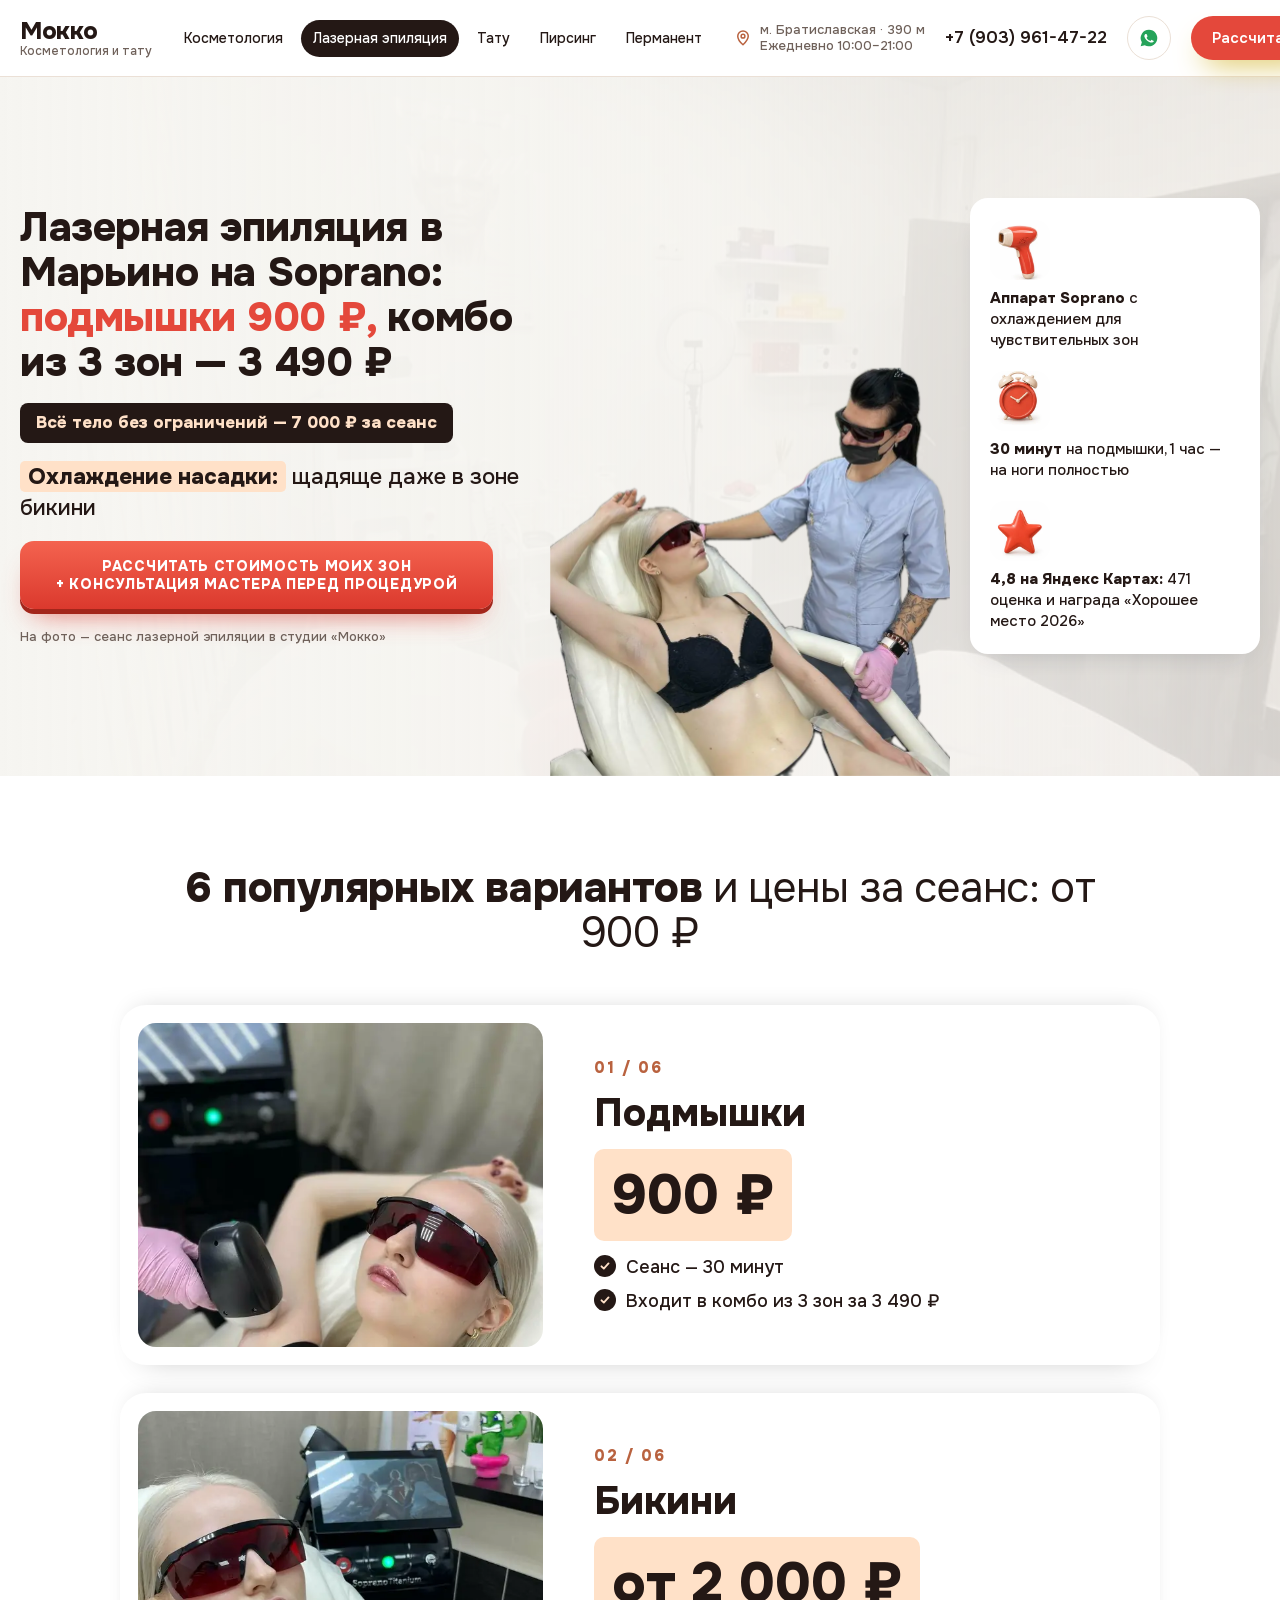
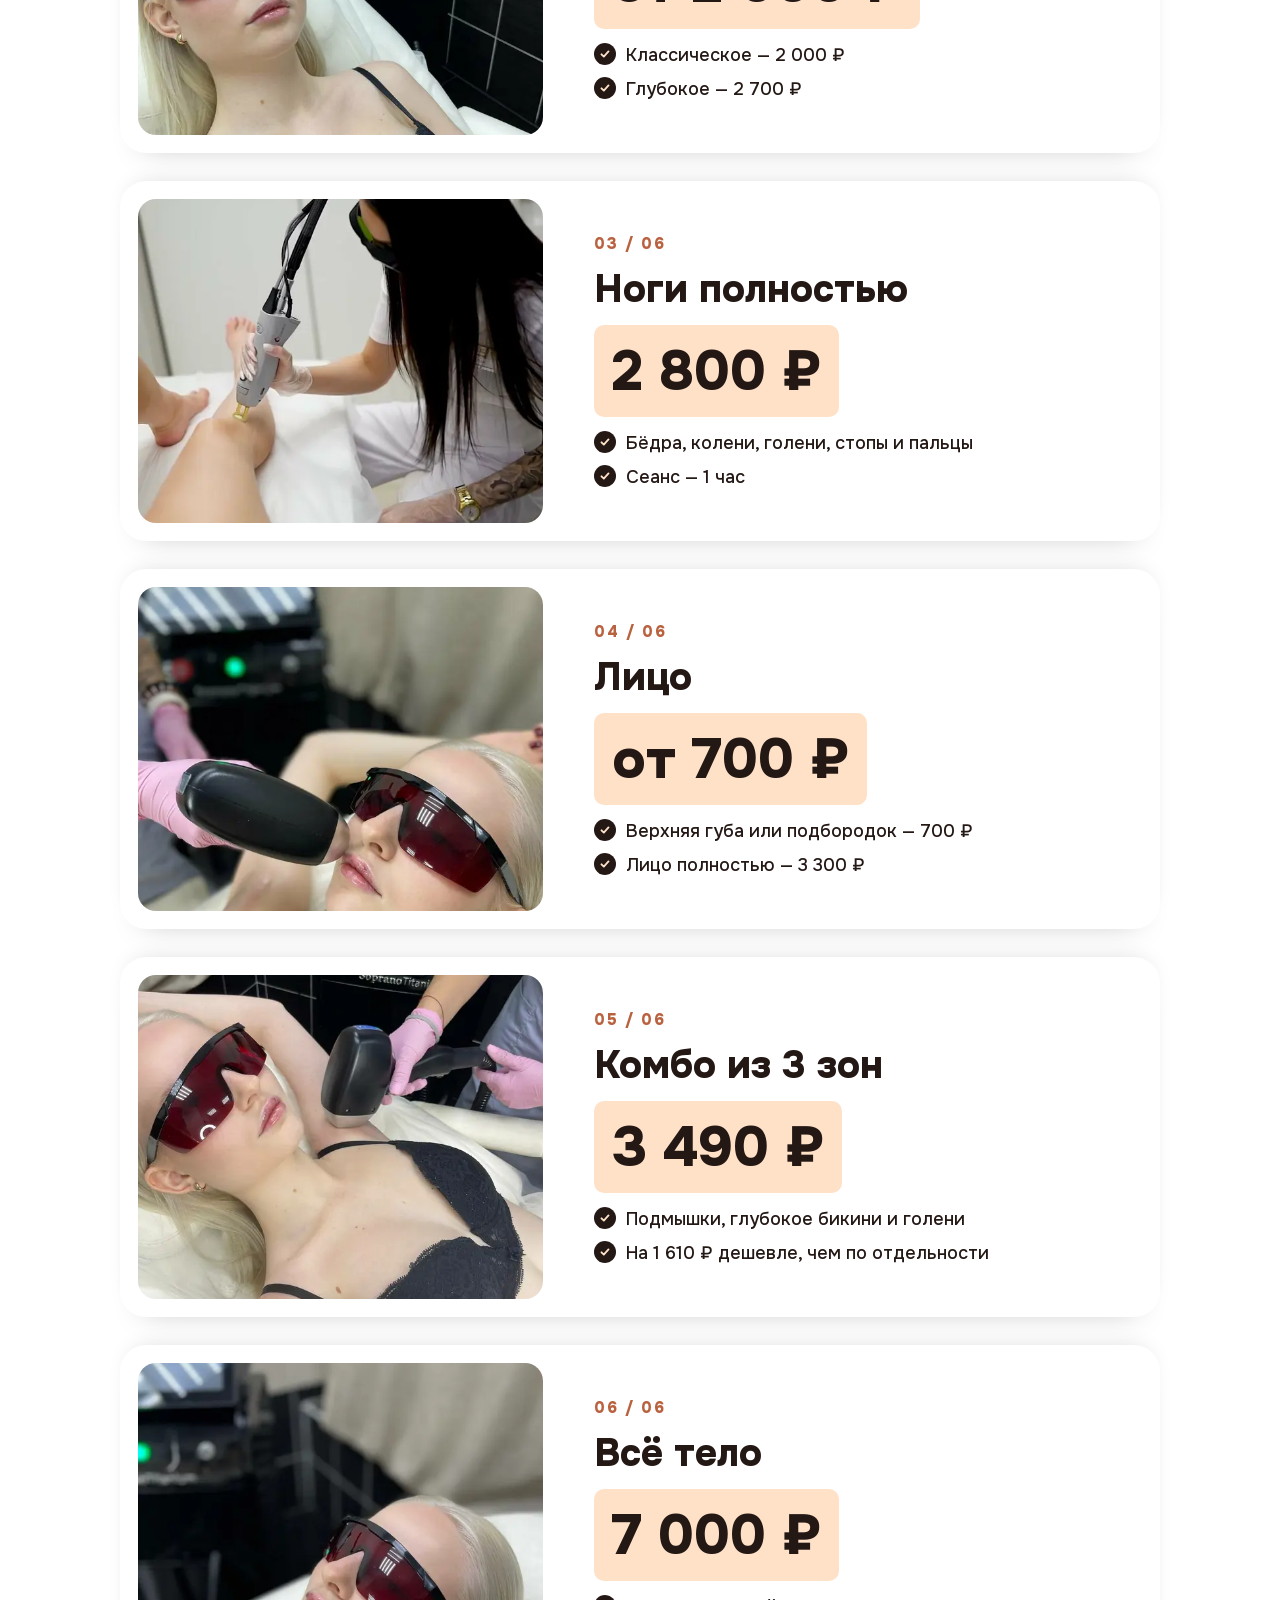
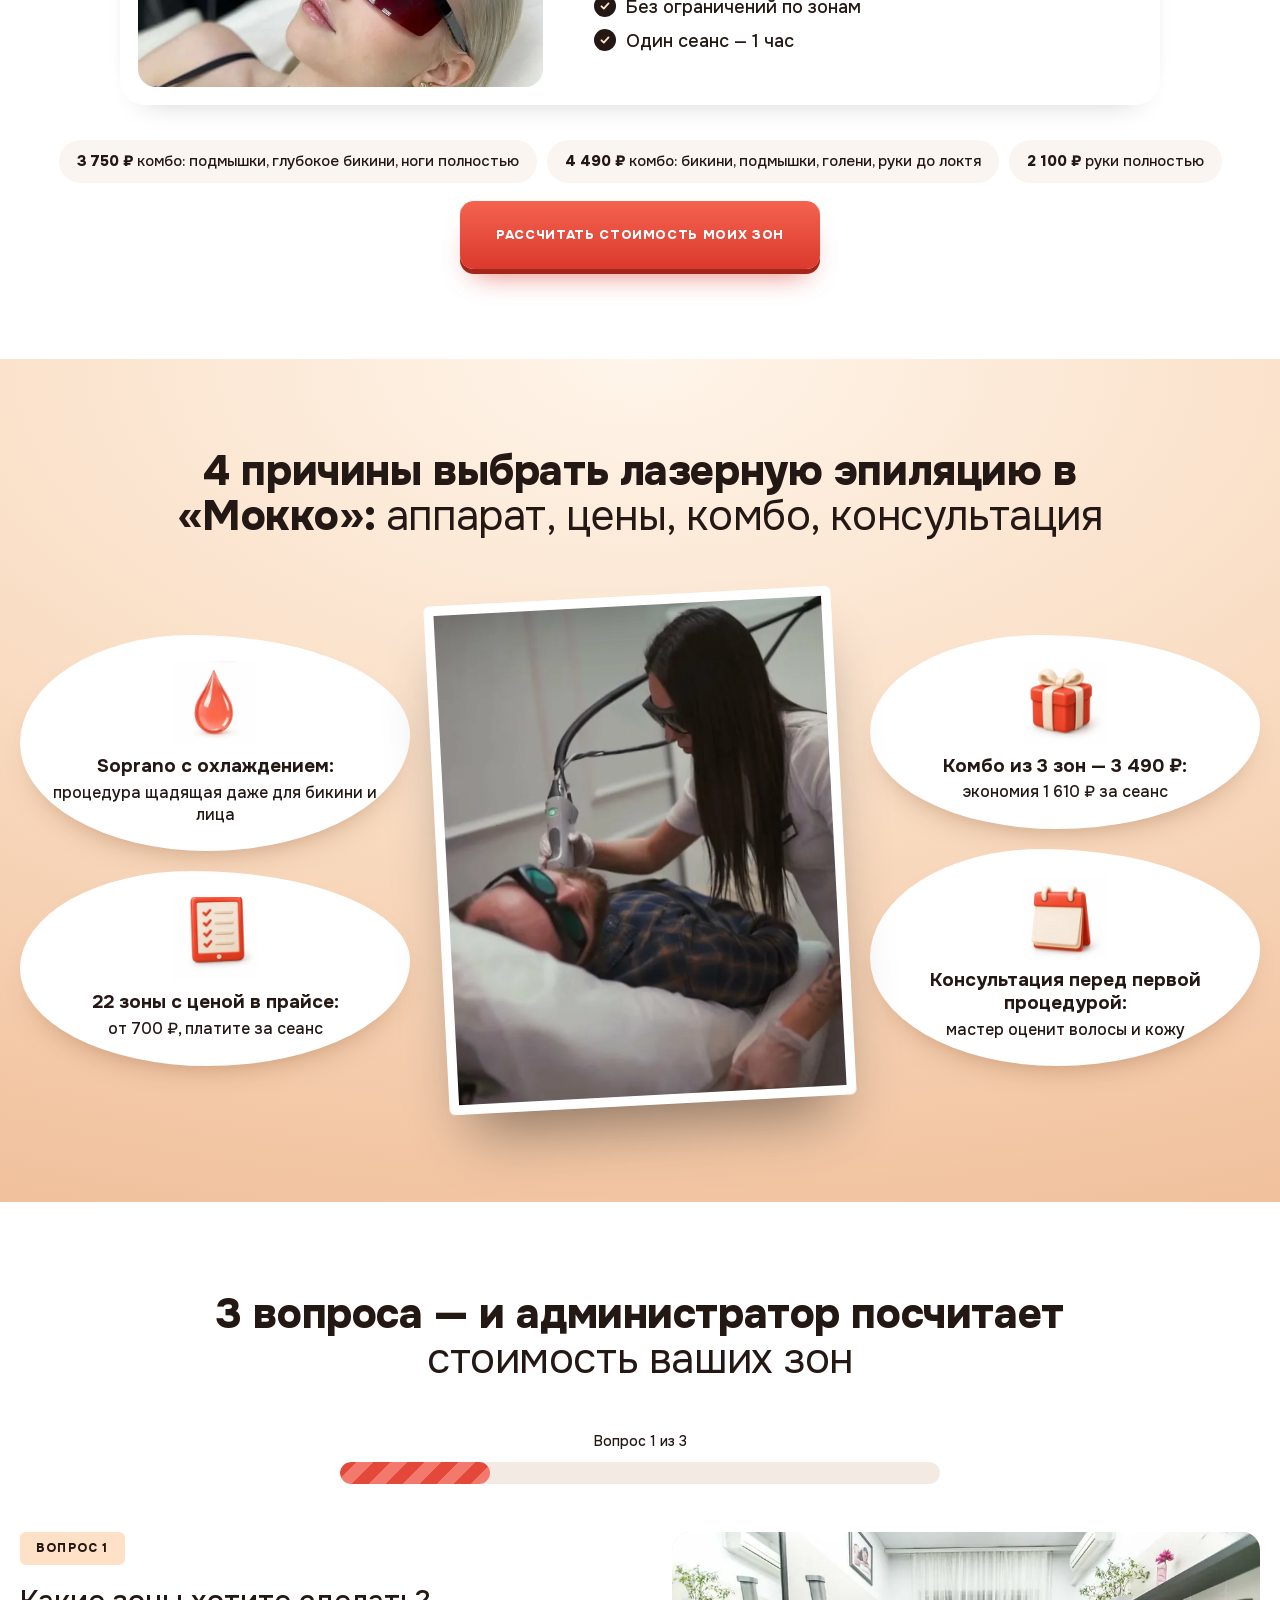
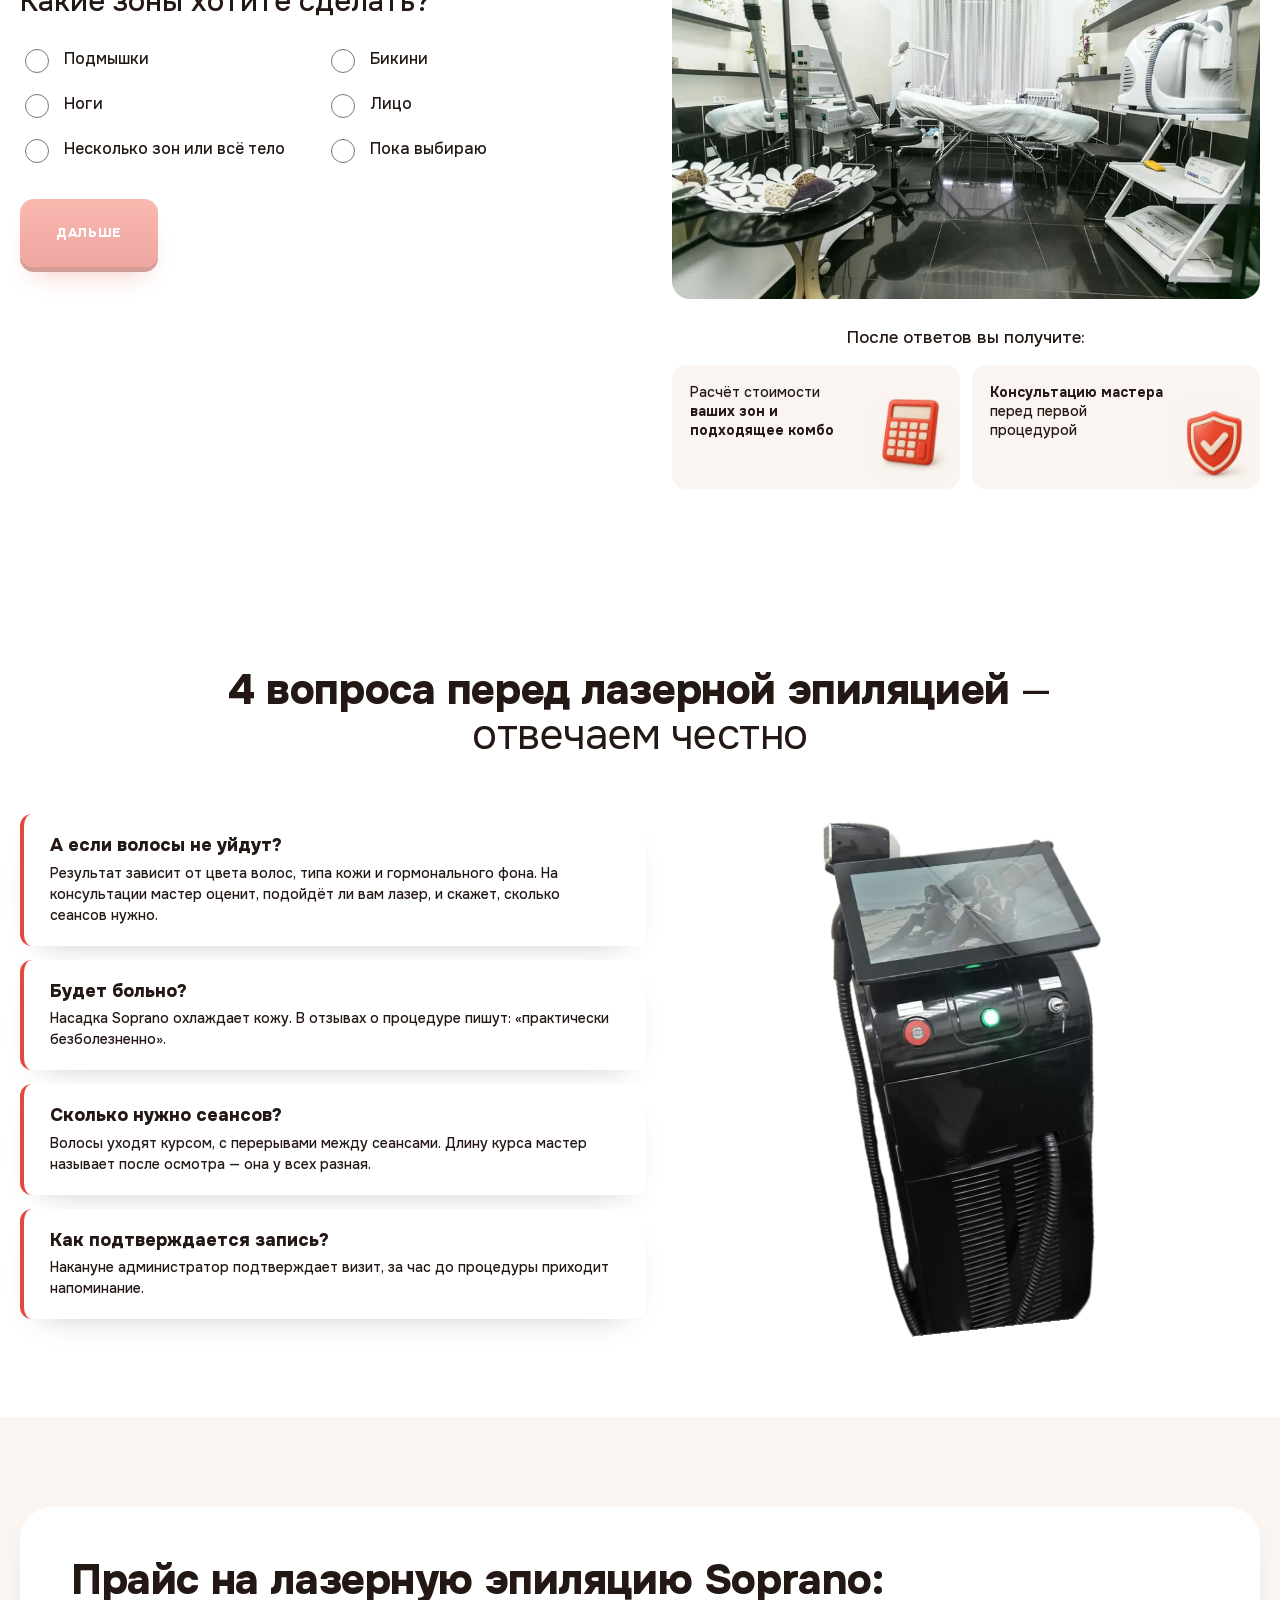
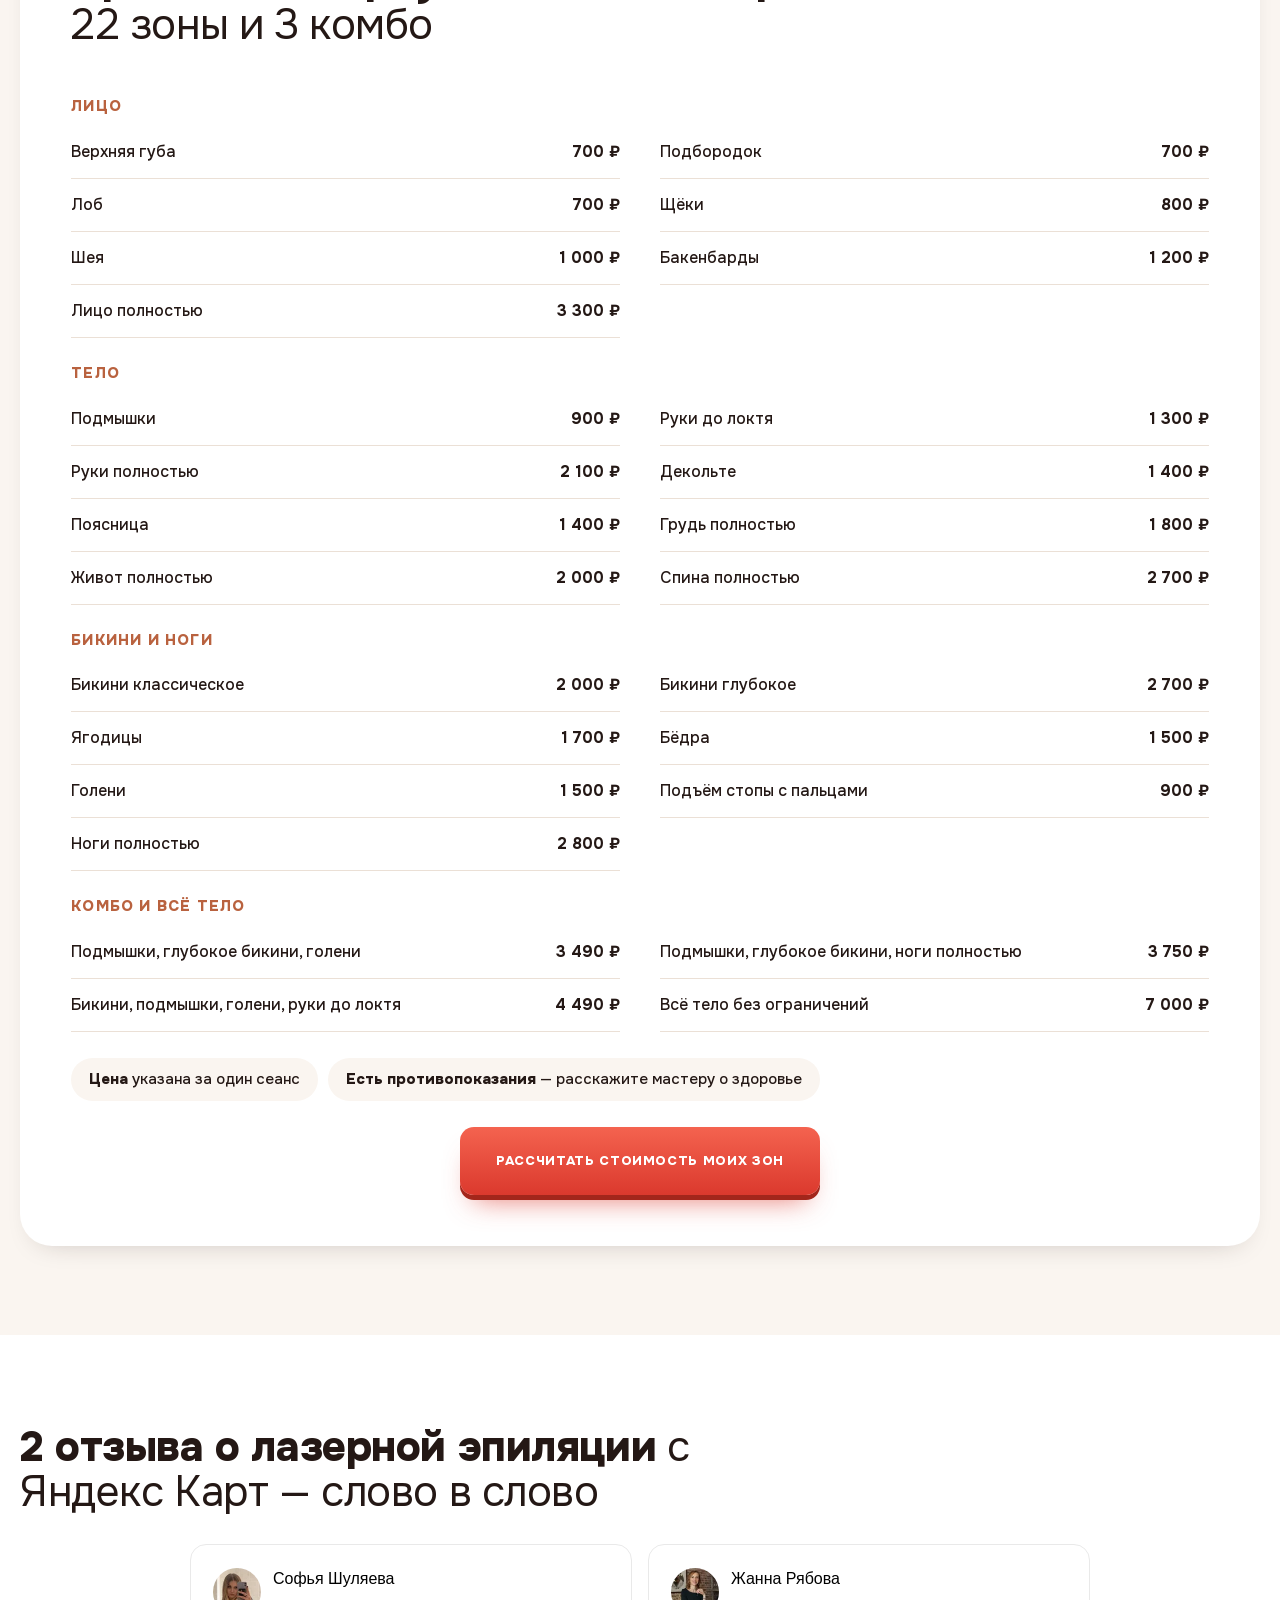
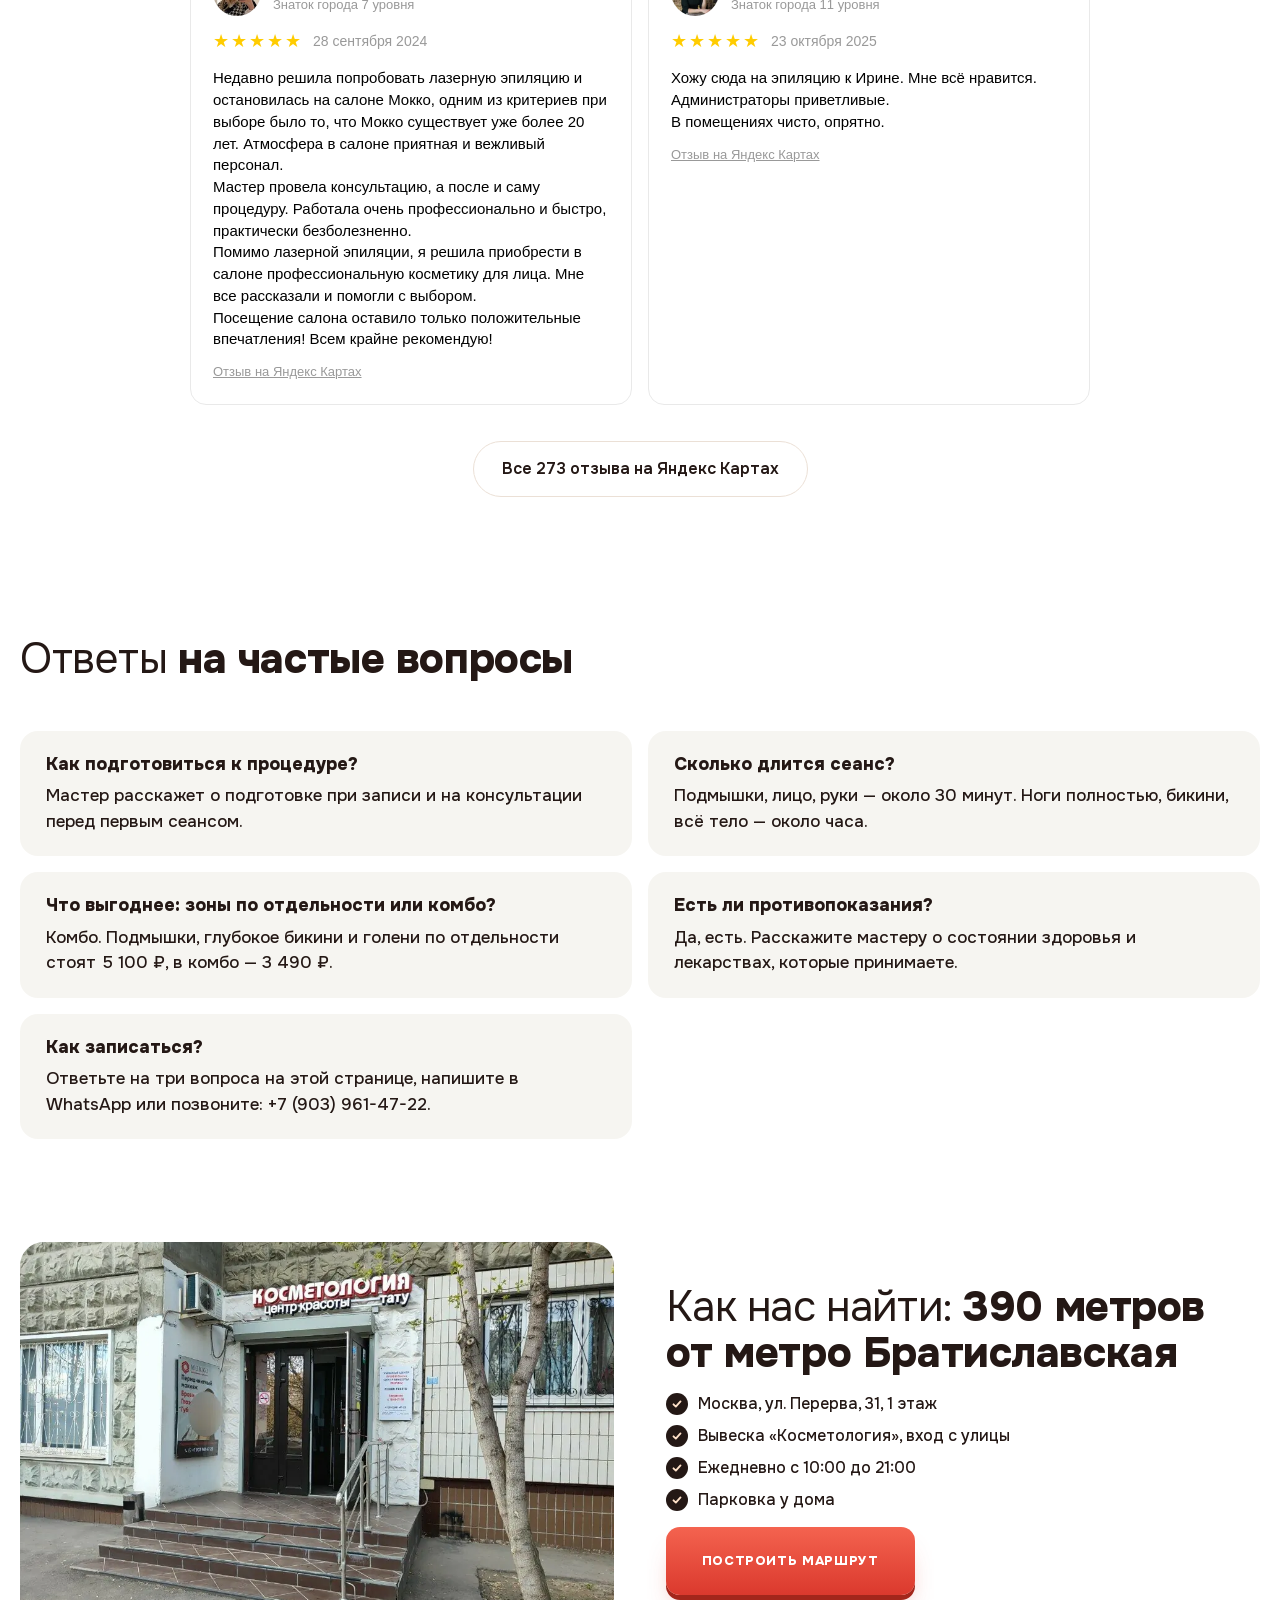
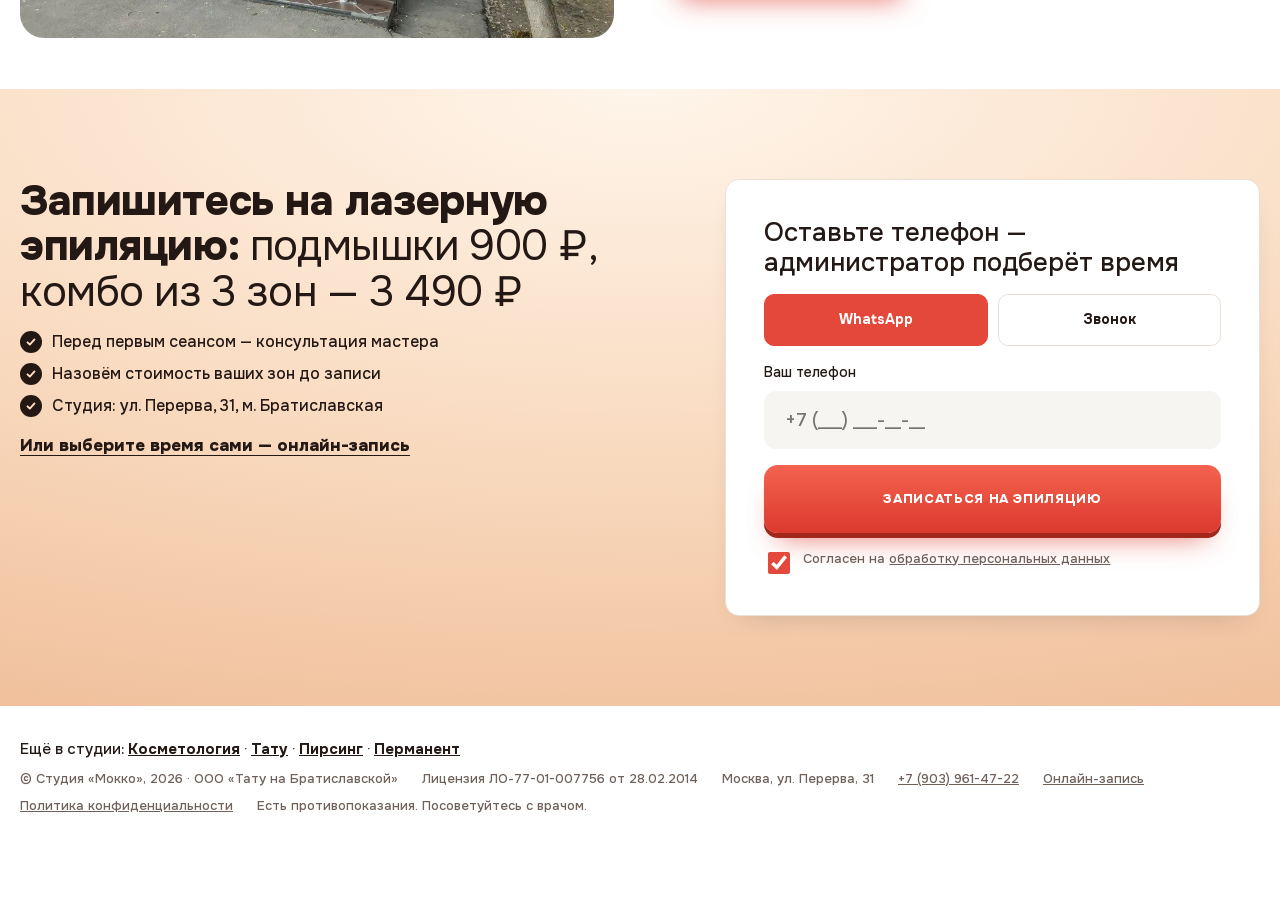
==== commit aefe604c: "Ускорение загрузки: картинки под размер показа, свой шрифт, ленивая загрузка Co-Authored-By: Claude " ====
--- a/epilyaciya.html
+++ b/epilyaciya.html
@@ -6,9 +6,10 @@
 <title>Лазерная эпиляция в Марьино на Soprano: подмышки 900&nbsp;₽&nbsp;— студия «Мокко»</title>
 <meta name="description" content="Лазерная эпиляция на аппарате Soprano у метро Братиславская: подмышки 900&nbsp;₽, бикини от 2&nbsp;000&nbsp;₽, комбо из 3 зон&nbsp;— 3&nbsp;490&nbsp;₽, всё тело&nbsp;— 7&nbsp;000&nbsp;₽.">
 <script>document.documentElement.classList.add('js')</script>
-<link rel="preconnect" href="https://fonts.googleapis.com">
-<link rel="preconnect" href="https://fonts.gstatic.com" crossorigin>
-<link href="https://fonts.googleapis.com/css2?family=Onest:wght@400;500;700;800&display=swap" rel="stylesheet">
+<link rel="preload" href="fonts/onest-cyr.woff2" as="font" type="font/woff2" crossorigin>
+<link rel="preload" href="fonts/onest-lat.woff2" as="font" type="font/woff2" crossorigin>
+<link rel="preload" href="fonts/onest-latext.woff2" as="font" type="font/woff2" crossorigin>
+<link rel="preload" as="image" href="img/l-hero.webp" fetchpriority="high">
 <link rel="stylesheet" href="kit.css">
 <link rel="stylesheet" href="site.css">
 </head>
@@ -32,7 +33,7 @@
 <nav class="subnav"><div class="wrap"><a href="kosmetologiya.html">Косметология</a><a href="epilyaciya.html" class="is-cur">Эпиляция</a><a href="tatu.html">Тату</a><a href="pirsing.html">Пирсинг</a><a href="permanent.html">Перманент</a></div></nav>
 <main>
 <section class="hero2" data-scroll>
-  <div class="hero2-bg"><img decoding="async" src="img/l-bg.webp" alt=""></div>
+  <div class="hero2-bg"><img decoding="async" fetchpriority="low" src="img/l-bg.webp" alt=""></div>
   <div class="wrap hero2-in">
     <div class="hero2-copy">
       <h1 data-anim="up">Лазерная эпиляция в Марьино на Soprano: <b>подмышки 900&nbsp;₽,</b> комбо из 3 зон&nbsp;— 3&nbsp;490&nbsp;₽</h1>
@@ -42,7 +43,7 @@
       <p class="who-line">На фото&nbsp;— сеанс лазерной эпиляции в студии «Мокко»</p>
     </div>
     <div class="hero2-fig" data-anim="zoom">
-      <img decoding="async" class="cut" src="img/l-hero.webp" alt="Мастер студии «Мокко» делает лазерную эпиляцию">
+      <img fetchpriority="high" class="cut" src="img/l-hero.webp" alt="Мастер студии «Мокко» делает лазерную эпиляцию">
     </div>
     <ul class="hero2-side" data-stagger="left"><li class="perk"><span class="ph ico" data-ph="ico-b3"><img decoding="async" src="img/ico-b3.webp" alt=""></span><span><b>Аппарат Soprano</b> с охлаждением для чувствительных зон</span></li><li class="perk"><span class="ph ico" data-ph="ico-b9"><img decoding="async" src="img/ico-b9.webp" alt=""></span><span><b>30 минут</b> на подмышки, 1 час&nbsp;— на ноги полностью</span></li><li class="perk"><span class="ph ico" data-ph="ico-a2"><img decoding="async" src="img/ico-a2.webp" alt=""></span><span><b>4,8 на Яндекс Картах:</b> 471 оценка и награда «Хорошее место 2026»</span></li></ul>
   </div>
@@ -58,9 +59,9 @@
   <div class="wrap">
     <header class="sec-head center"><h2><b>4 причины выбрать лазерную эпиляцию в «Мокко»:</b> аппарат, цены, комбо, консультация</h2></header>
     <div class="orbit">
-      <div class="orbit-col" data-stagger="left"><div class="card bubble"><span class="ph thumb icoth" data-ph="ico-b6"><img decoding="async" src="img/ico-b6.webp" alt=""></span><span><b>Soprano с охлаждением:</b> процедура щадящая даже для бикини и лица</span></div><div class="card bubble"><span class="ph thumb icoth" data-ph="ico-a7"><img decoding="async" src="img/ico-a7.webp" alt=""></span><span><b>22 зоны с ценой в прайсе:</b> от 700&nbsp;₽, платите за сеанс</span></div></div>
+      <div class="orbit-col" data-stagger="left"><div class="card bubble"><span class="ph thumb icoth" data-ph="ico-b6"><img decoding="async" src="img/ico-b6.webp" alt="" loading="lazy"></span><span><b>Soprano с охлаждением:</b> процедура щадящая даже для бикини и лица</span></div><div class="card bubble"><span class="ph thumb icoth" data-ph="ico-a7"><img decoding="async" src="img/ico-a7.webp" alt="" loading="lazy"></span><span><b>22 зоны с ценой в прайсе:</b> от 700&nbsp;₽, платите за сеанс</span></div></div>
       <span class="ph main" data-scroll data-ph="l-orbit"><img decoding="async" src="img/l-orbit.webp" alt="Лазерная эпиляция лица в студии «Мокко»" loading="lazy"></span>
-      <div class="orbit-col" data-stagger="right"><div class="card bubble"><span class="ph thumb icoth" data-ph="ico-a6"><img decoding="async" src="img/ico-a6.webp" alt=""></span><span><b>Комбо из 3 зон&nbsp;— 3&nbsp;490&nbsp;₽:</b> экономия 1&nbsp;610&nbsp;₽ за сеанс</span></div><div class="card bubble"><span class="ph thumb icoth" data-ph="ico-a3"><img decoding="async" src="img/ico-a3.webp" alt=""></span><span><b>Консультация перед первой процедурой:</b> мастер оценит волосы и кожу</span></div></div>
+      <div class="orbit-col" data-stagger="right"><div class="card bubble"><span class="ph thumb icoth" data-ph="ico-a6"><img decoding="async" src="img/ico-a6.webp" alt="" loading="lazy"></span><span><b>Комбо из 3 зон&nbsp;— 3&nbsp;490&nbsp;₽:</b> экономия 1&nbsp;610&nbsp;₽ за сеанс</span></div><div class="card bubble"><span class="ph thumb icoth" data-ph="ico-a3"><img decoding="async" src="img/ico-a3.webp" alt="" loading="lazy"></span><span><b>Консультация перед первой процедурой:</b> мастер оценит волосы и кожу</span></div></div>
     </div>
   </div>
 </section>
@@ -81,7 +82,7 @@
       <aside>
         <div class="ctx"><span class="ph" data-ph="l-side"><img decoding="async" src="img/l-side.webp" alt="Кабинет лазерной эпиляции студии «Мокко»" loading="lazy"></span></div>
         <p class="gifts-t">После ответов вы получите:</p>
-        <div class="gifts"><div class="gift2">Расчёт стоимости <b>ваших зон и подходящее комбо</b><span class="ph ico" data-ph="ico-a8"><img decoding="async" src="img/ico-a8.webp" alt=""></span></div><div class="gift2"><b>Консультацию мастера</b> перед первой процедурой<span class="ph ico" data-ph="ico-a1"><img decoding="async" src="img/ico-a1.webp" alt=""></span></div></div>
+        <div class="gifts"><div class="gift2">Расчёт стоимости <b>ваших зон и подходящее комбо</b><span class="ph ico" data-ph="ico-a8"><img decoding="async" src="img/ico-a8.webp" alt="" loading="lazy"></span></div><div class="gift2"><b>Консультацию мастера</b> перед первой процедурой<span class="ph ico" data-ph="ico-a1"><img decoding="async" src="img/ico-a1.webp" alt="" loading="lazy"></span></div></div>
       </aside>
     </div>
   </div>
@@ -136,6 +137,6 @@
 <nav class="dock"><a class="btn btn-ghost" href="tel:+79039614722"><svg><use href="#i-phone"/></svg> Позвонить</a><a class="btn btn-primary" href="#quiz">Рассчитать</a></nav>
 
 <script>window.SITE={endpoint:'',telegram:'',whatsapp:'https://wa.me/79039614722',phone:'+7 (903) 961-47-22'}</script>
-<script src="kit.js"></script>
+<script src="kit.js" defer></script>
 </body>
 </html>
--- a/site.css
+++ b/site.css
@@ -1,3 +1,7 @@
+/* Шрифт Onest лежит рядом с сайтом: один вариативный файл на все веса */
+@font-face{font-family:"Onest";font-style:normal;font-weight:400 800;font-display:swap;src:url(fonts/onest-cyr.woff2) format("woff2");unicode-range:U+0301,U+0400-045F,U+0490-0491,U+04B0-04B1,U+2116}
+@font-face{font-family:"Onest";font-style:normal;font-weight:400 800;font-display:swap;src:url(fonts/onest-lat.woff2) format("woff2");unicode-range:U+0000-00FF,U+0131,U+0152-0153,U+02BB-02BC,U+02C6,U+02DA,U+02DC,U+2000-206F,U+20AC,U+2122,U+2191,U+2193,U+2212,U+2215,U+FEFF,U+FFFD}
+@font-face{font-family:"Onest";font-style:normal;font-weight:400 800;font-display:swap;src:url(fonts/onest-latext.woff2) format("woff2");unicode-range:U+0100-02BA,U+1E00-1E9F,U+2020,U+20A0-20AB,U+20AD-20C4,U+2113}
 /* «Мокко» — цвета, шрифт и свои блоки поверх kit.css */
 :root{--font:"Onest",system-ui,-apple-system,"Segoe UI",sans-serif;--tint:#f8f1ea;--brand:#b9623f;--accent:#e4483b;--accent-ink:#fff;--ink:#241815;--muted:#6f615a;--line:#ebe0d6;--peach:#ffe1c8;
   --sun:radial-gradient(120% 100% at 50% 0,#fff5ea 0,#f9dcc2 55%,#efba93 120%)}
